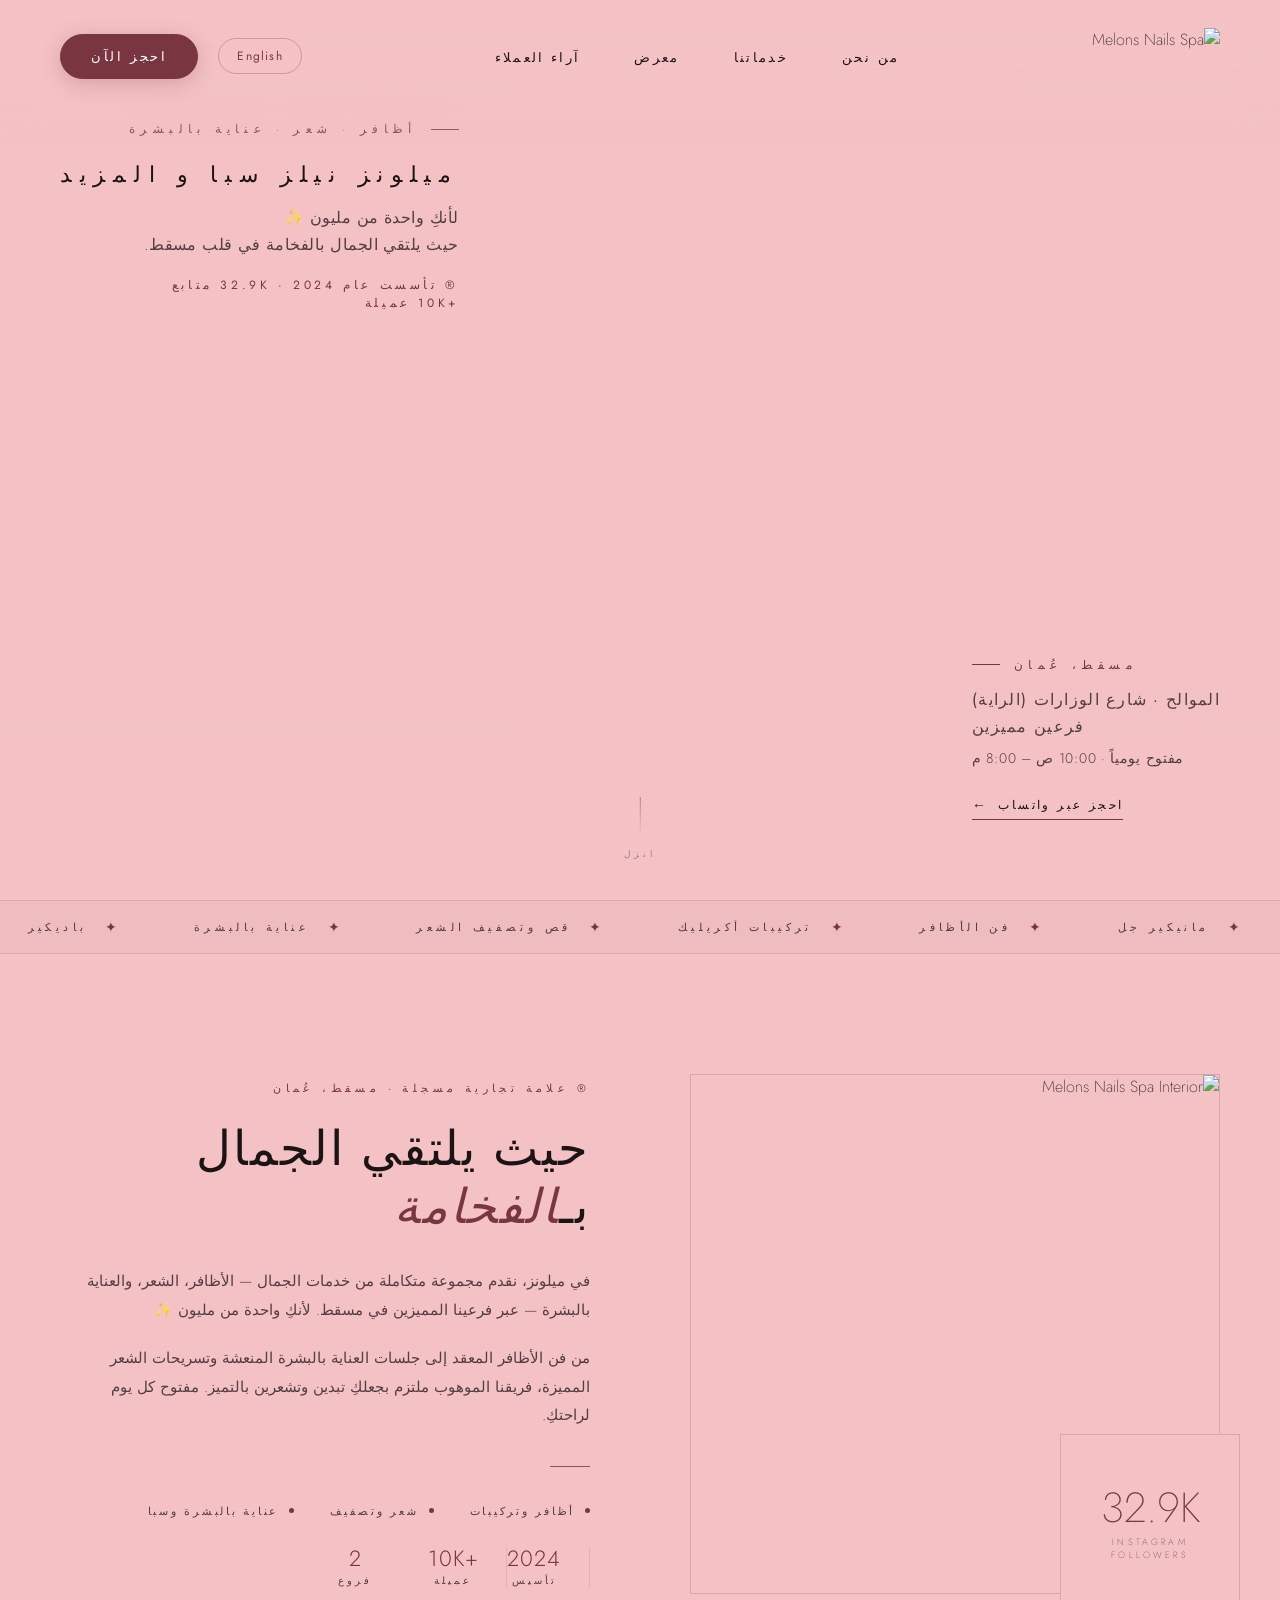
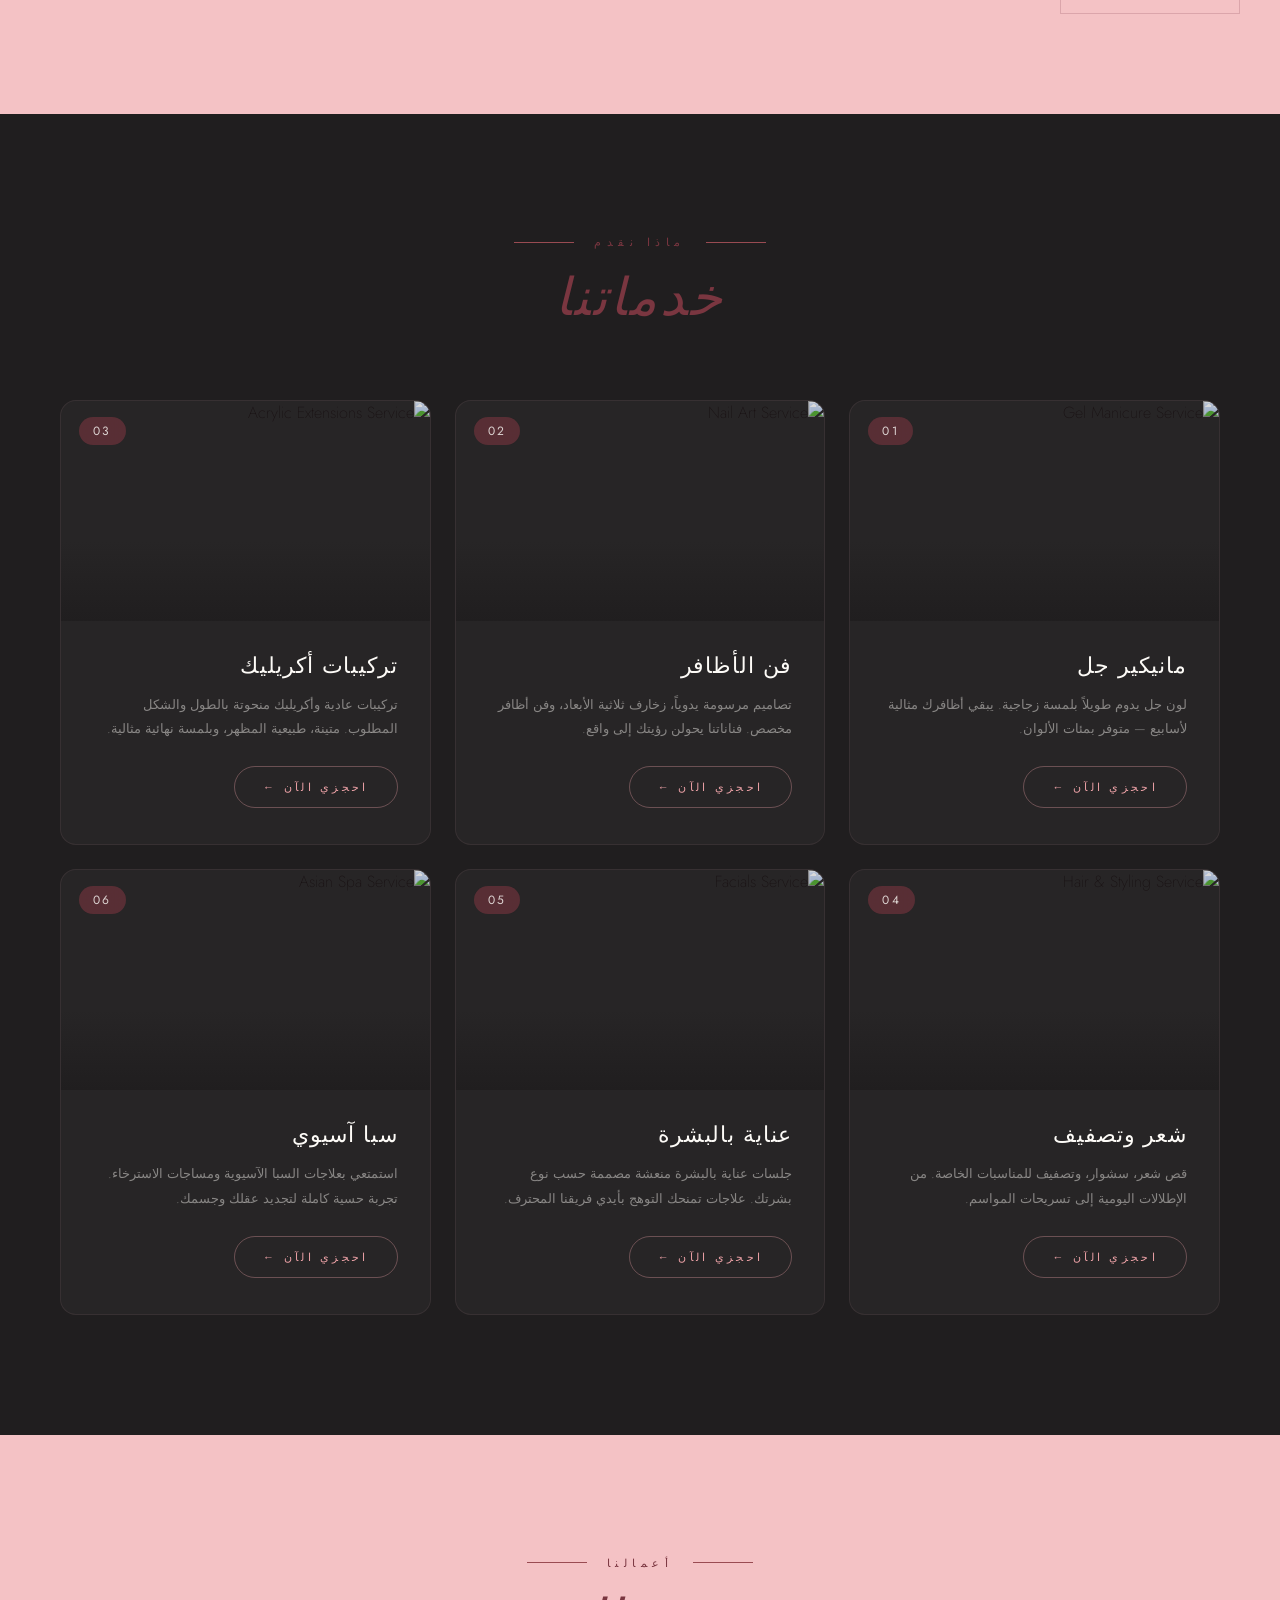
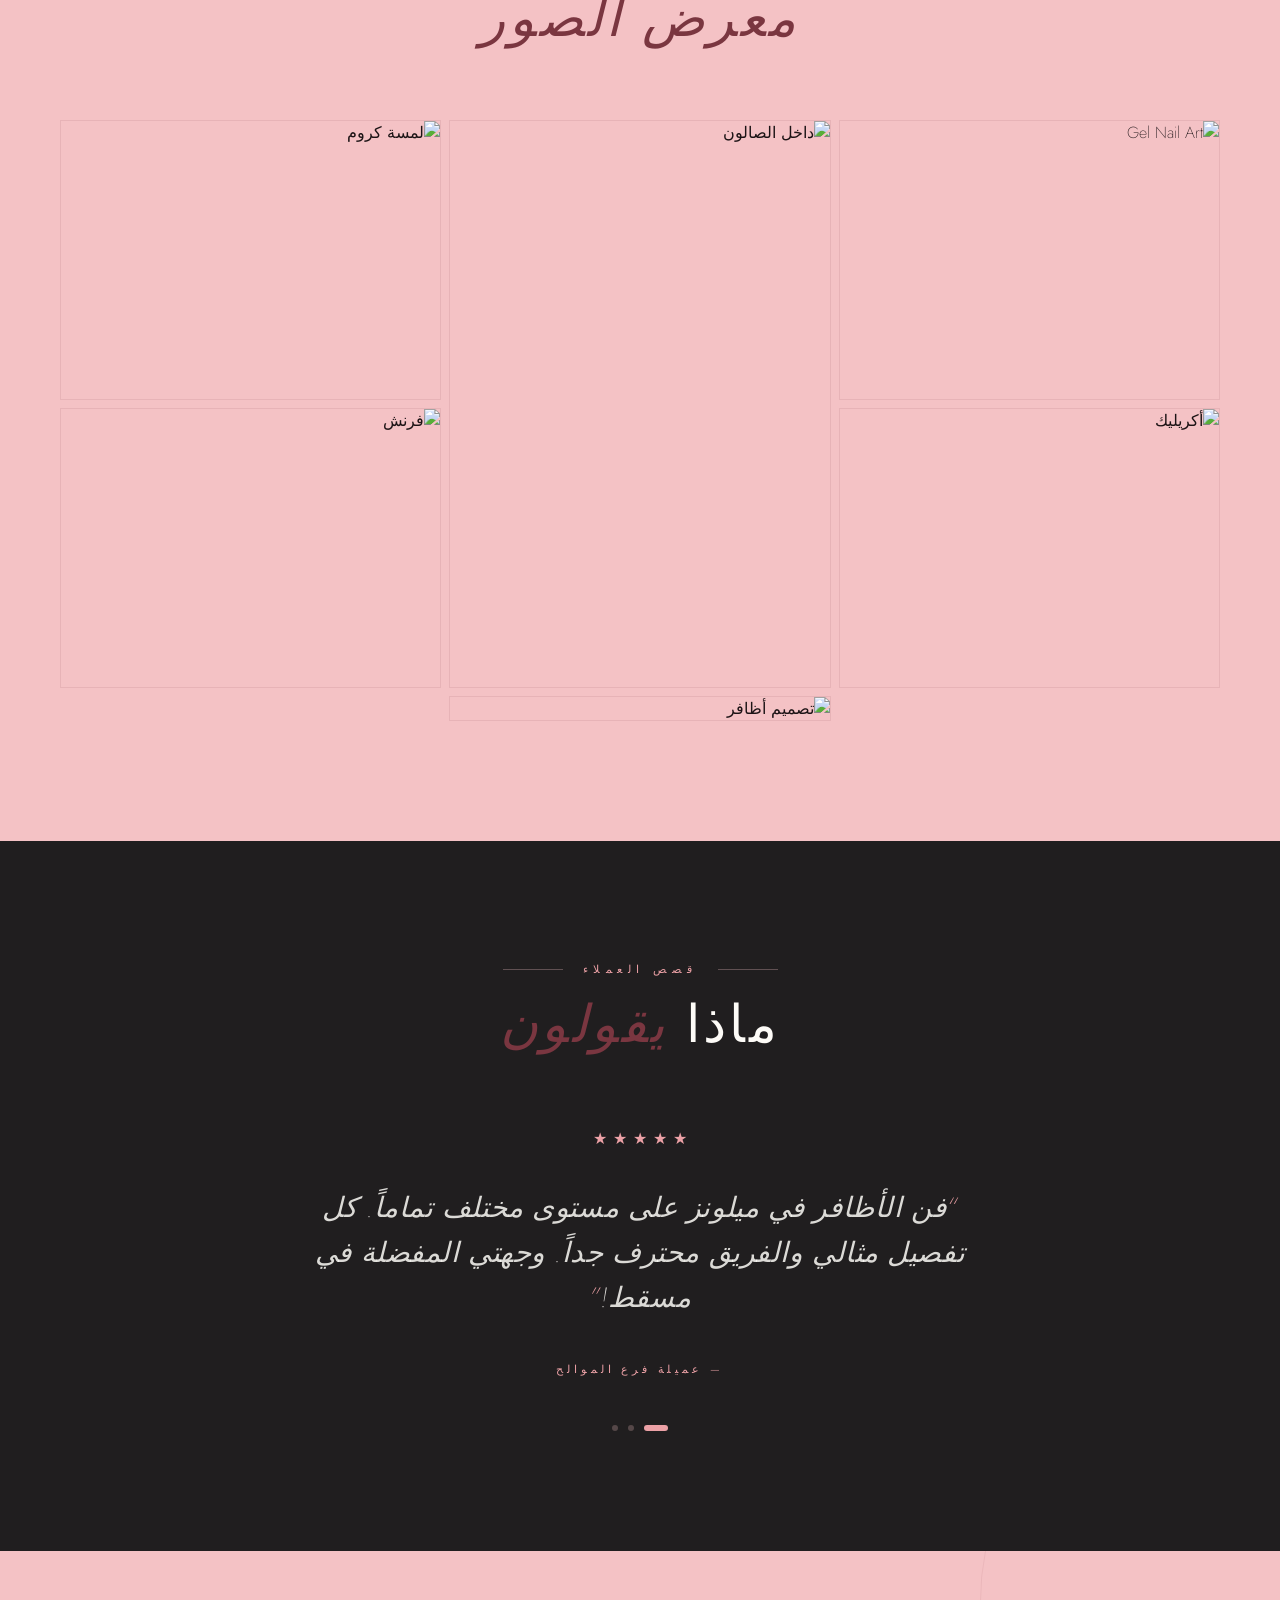
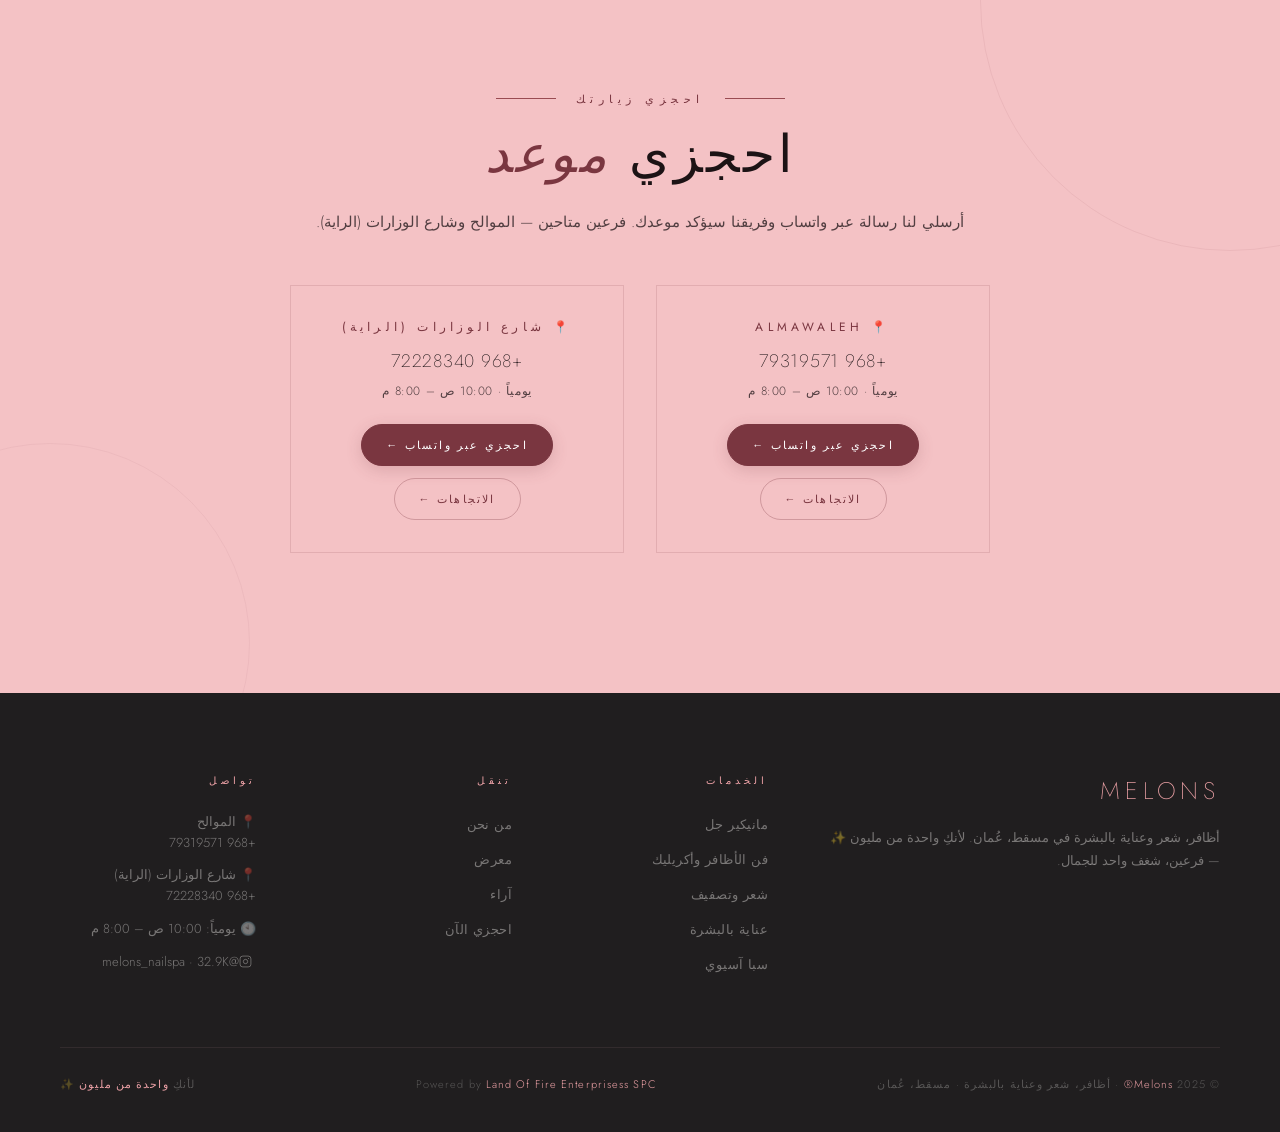
==== ar.html @ e3dbfbea "Move hero-est stats to bottom of hero on mobile" ====
<!DOCTYPE html>
<html lang="ar" dir="rtl">

<head>
  <meta charset="UTF-8">
  <meta name="viewport" content="width=device-width, initial-scale=1.0">
  <title>ميلونز — أظافر، شعر وعناية بالبشرة | مسقط، عُمان</title>
  <meta name="description"
    content="ميلونز نيلز سبا — خدمات فن الأظافر، تصفيف الشعر، العناية بالبشرة والسبا في مسقط، عُمان. فرعين: الموالح وشارع الوزارات. احجز عبر واتساب.">

  <!-- Google Fonts: Jost -->
  <link rel="preconnect" href="https://fonts.googleapis.com">
  <link rel="preconnect" href="https://fonts.gstatic.com" crossorigin>
  <link href="https://fonts.googleapis.com/css2?family=Jost:wght@200;300;400&display=swap" rel="stylesheet">

  <!-- Styles -->
  <link rel="stylesheet" href="css/style.css">
</head>

<body>

  <!-- ── LOADER ──────────────────────────────── -->
  <div id="loader">
    <video id="loaderVideo" autoplay muted playsinline></video>
    <button id="skipBtn" class="loader-skip">تخطي ✦</button>
  </div>

  <!-- ── NAVBAR ──────────────────────────────── -->
  <div id="navOverlay" class="nav-overlay"></div>
  <nav id="navbar" class="navbar">
    <div class="nav-logo">
      <a href="#">
        <img src="assets/logo_transparent.png" alt="Melons Nails Spa">
      </a>
    </div>
    <button id="menuToggle" class="menu-toggle" aria-label="Menu">
      <span class="menu-bar"></span>
      <span class="menu-bar"></span>
      <span class="menu-bar"></span>
    </button>
    <ul class="nav-links">
      <li class="nav-links-lang"><a href="index.html" class="lang-toggle">English</a></li>
      <li><a href="#about">من نحن</a></li>
      <li><a href="#services">خدماتنا</a></li>
      <li><a href="#gallery">معرض</a></li>
      <li><a href="#reviews">آراء العملاء</a></li>
      <li class="nav-links-cta"><a href="#" onclick="openBookingModal(); return false;">احجز الآن</a></li>
    </ul>
    <div class="nav-actions">
      <a href="#" onclick="openBookingModal(); return false;" class="nav-cta">احجز الآن</a>
      <a href="index.html" class="lang-toggle-desktop">English</a>
    </div>
  </nav>

  <!-- ── HERO ────────────────────────────────── -->
  <section id="hero">
    <canvas id="heroCanvas"></canvas>
    <div class="hero-gradient"></div>

    <!-- Top-left: Brand info -->
    <div class="hero-info-left">
      <div class="hero-overline">أظافر · شعر · عناية بالبشرة</div>
      <div class="hero-brand-name">ميلونز نيلز سبا و المزيد</div>
      <p class="hero-tagline">لأنكِ واحدة من مليون ✨<br>حيث يلتقي الجمال بالفخامة في قلب مسقط.</p>
      <div class="hero-est">®️ تأسست عام 2024 · 32.9K متابع</div>
      <div class="hero-est">+10K عميلة</div>
    </div>

    <!-- Bottom-right: Location & CTA -->
    <div class="hero-info-right">
      <div class="hero-location">مسقط، عُمان</div>
      <div class="hero-branches">الموالح · شارع الوزارات (الراية)<br>فرعين مميزين</div>
      <div class="hero-hours">مفتوح يومياً · 10:00 ص – 8:00 م</div>
      <a href="#" onclick="openBookingModal(); return false;" class="hero-book">
        احجز عبر واتساب
        <span class="hero-book-arrow">←</span>
      </a>
    </div>

    <!-- Scroll indicator -->
    <div class="hero-scroll">
      <div class="hero-scroll-line"></div>
      <span class="hero-scroll-text">انزل</span>
    </div>
  </section>

  <!-- ── MARQUEE ──────────────────────────────── -->
  <div class="marquee-section">
    <div class="marquee-track">
      <div class="marquee-item"><span>✦</span> مانيكير جل</div>
      <div class="marquee-item"><span>✦</span> فن الأظافر</div>
      <div class="marquee-item"><span>✦</span> تركيبات أكريليك</div>
      <div class="marquee-item"><span>✦</span> قص وتصفيف الشعر</div>
      <div class="marquee-item"><span>✦</span> عناية بالبشرة</div>
      <div class="marquee-item"><span>✦</span> باديكير</div>
      <div class="marquee-item"><span>✦</span> سبا آسيوي</div>
      <div class="marquee-item"><span>✦</span> علاجات الشعر</div>
      <!-- repeat for seamless loop -->
      <div class="marquee-item"><span>✦</span> مانيكير جل</div>
      <div class="marquee-item"><span>✦</span> فن الأظافر</div>
      <div class="marquee-item"><span>✦</span> تركيبات أكريليك</div>
      <div class="marquee-item"><span>✦</span> قص وتصفيف الشعر</div>
      <div class="marquee-item"><span>✦</span> عناية بالبشرة</div>
      <div class="marquee-item"><span>✦</span> باديكير</div>
      <div class="marquee-item"><span>✦</span> سبا آسيوي</div>
      <div class="marquee-item"><span>✦</span> علاجات الشعر</div>
    </div>
  </div>

  <!-- ── ABOUT ────────────────────────────────── -->
  <section id="about">
    <div class="about-visual reveal">
      <div class="about-img-frame">
        <img src="assets/357748838_17932621997714647_6611173913682088999_n.jpg" alt="Melons Nails Spa Interior">
      </div>
      <div class="about-img-accent">
        <div class="about-stat-num">32.9K</div>
        <div class="about-stat-label">Instagram<br>Followers</div>
      </div>
    </div>
    <div class="about-text">
      <div class="about-text-top reveal">®️ علامة تجارية مسجلة · مسقط، عُمان</div>
      <h2 class="about-heading reveal reveal-delay-1">حيث يلتقي الجمال<br>بـ<em>الفخامة</em></h2>
      <p class="about-body reveal reveal-delay-2">
        في ميلونز، نقدم مجموعة متكاملة من خدمات الجمال — الأظافر، الشعر، والعناية بالبشرة — عبر فرعينا المميزين في مسقط.
        لأنكِ واحدة من مليون ✨
      </p>
      <p class="about-body reveal reveal-delay-3">
        من فن الأظافر المعقد إلى جلسات العناية بالبشرة المنعشة وتسريحات الشعر المميزة، فريقنا الموهوب ملتزم بجعلكِ تبدين
        وتشعرين بالتميز. مفتوح كل يوم لراحتكِ.
      </p>
      <div class="about-divider reveal"></div>
      <div class="about-features reveal">
        <div class="about-feature">أظافر وتركيبات</div>
        <div class="about-feature">شعر وتصفيف</div>
        <div class="about-feature">عناية بالبشرة وسبا</div>
      </div>
      <div class="about-stats reveal">
        <div class="about-stat-item">
          <span class="about-stat-value">2024</span>
          <span class="about-stat-desc">تأسيس</span>
        </div>
        <div class="about-stat-item">
          <span class="about-stat-value">+10K</span>
          <span class="about-stat-desc">عميلة</span>
        </div>
        <div class="about-stat-item">
          <span class="about-stat-value">2</span>
          <span class="about-stat-desc">فروع</span>
        </div>
      </div>
    </div>
  </section>

  <!-- ── SERVICES ─────────────────────────────── -->
  <section id="services">
    <div class="section-header reveal">
      <div class="section-overline">ماذا نقدم</div>
      <h2 class="section-title"><em>خدماتنا</em></h2>
    </div>
    <div class="services-grid">
      <div class="service-card reveal">
        <div class="service-img">
          <img src="assets/service_gel_manicure.png" alt="Gel Manicure Service">
          <div class="service-num">01</div>
        </div>
        <div class="service-content">
          <div class="service-name">مانيكير جل</div>
          <div class="service-desc">لون جل يدوم طويلاً بلمسة زجاجية. يبقي أظافرك مثالية لأسابيع — متوفر بمئات الألوان.
          </div>
          <a href="#" onclick="openBookingModal(); return false;" class="service-book">احجزي الآن ←</a>
        </div>
      </div>
      <div class="service-card reveal reveal-delay-1">
        <div class="service-img">
          <img src="assets/background/background_items/Watermelon nail art with a juicy bite (1).png"
            alt="Nail Art Service">
          <div class="service-num">02</div>
        </div>
        <div class="service-content">
          <div class="service-name">فن الأظافر</div>
          <div class="service-desc">تصاميم مرسومة يدوياً، زخارف ثلاثية الأبعاد، وفن أظافر مخصص. فناناتنا يحولن رؤيتك إلى
            واقع.</div>
          <a href="#" onclick="openBookingModal(); return false;" class="service-book">احجزي الآن ←</a>
        </div>
      </div>
      <div class="service-card reveal reveal-delay-2">
        <div class="service-img">
          <img src="assets/service_acrylic_extensions.png" alt="Acrylic Extensions Service">
          <div class="service-num">03</div>
        </div>
        <div class="service-content">
          <div class="service-name">تركيبات أكريليك</div>
          <div class="service-desc">تركيبات عادية وأكريليك منحوتة بالطول والشكل المطلوب. متينة، طبيعية المظهر، وبلمسة
            نهائية مثالية.</div>
          <a href="#" onclick="openBookingModal(); return false;" class="service-book">احجزي الآن ←</a>
        </div>
      </div>
      <div class="service-card reveal">
        <div class="service-img">
          <img src="assets/service_hair_styling.png" alt="Hair & Styling Service">
          <div class="service-num">04</div>
        </div>
        <div class="service-content">
          <div class="service-name">شعر وتصفيف</div>
          <div class="service-desc">قص شعر، سشوار، وتصفيف للمناسبات الخاصة. من الإطلالات اليومية إلى تسريحات المواسم.
          </div>
          <a href="#" onclick="openBookingModal(); return false;" class="service-book">احجزي الآن ←</a>
        </div>
      </div>
      <div class="service-card reveal reveal-delay-1">
        <div class="service-img">
          <img src="assets/service_facials.png" alt="Facials Service">
          <div class="service-num">05</div>
        </div>
        <div class="service-content">
          <div class="service-name">عناية بالبشرة</div>
          <div class="service-desc">جلسات عناية بالبشرة منعشة مصممة حسب نوع بشرتك. علاجات تمنحك التوهج بأيدي فريقنا
            المحترف.</div>
          <a href="#" onclick="openBookingModal(); return false;" class="service-book">احجزي الآن ←</a>
        </div>
      </div>
      <div class="service-card reveal reveal-delay-2">
        <div class="service-img">
          <img src="assets/service_asian_spa.png" alt="Asian Spa Service">
          <div class="service-num">06</div>
        </div>
        <div class="service-content">
          <div class="service-name">سبا آسيوي</div>
          <div class="service-desc">استمتعي بعلاجات السبا الآسيوية ومساجات الاسترخاء. تجربة حسية كاملة لتجديد عقلك
            وجسمك.</div>
          <a href="#" onclick="openBookingModal(); return false;" class="service-book">احجزي الآن ←</a>
        </div>
      </div>
    </div>
  </section>

  <!-- ── GALLERY ──────────────────────────────── -->
  <section id="gallery">
    <div class="section-header reveal">
      <div class="section-overline">أعمالنا</div>
      <h2 class="section-title"><em>معرض الصور</em></h2>
    </div>
    <div class="gallery-grid">
      <div class="gallery-item reveal">
        <img src="assets/gallery_1.png" alt="Gel Nail Art">
        <div class="gallery-label">فن أظافر جل</div>
      </div>
      <div class="gallery-item reveal reveal-delay-1">
        <img src="assets/salon_interior.png" alt="داخل الصالون">
        <div class="gallery-label">صالوننا</div>
      </div>
      <div class="gallery-item reveal reveal-delay-2">
        <img src="assets/gallery_2.png" alt="لمسة كروم">
        <div class="gallery-label">لمسة كروم</div>
      </div>
      <div class="gallery-item reveal">
        <img src="assets/gallery_3.png" alt="أكريليك">
        <div class="gallery-label">تركيبات أكريليك</div>
      </div>
      <div class="gallery-item reveal reveal-delay-1">
        <img src="assets/gallery_4.png" alt="تصميم أظافر">
        <div class="gallery-label">تصميم مميز</div>
      </div>
      <div class="gallery-item reveal reveal-delay-2">
        <img src="assets/gallery_1.png" alt="فرنش">
        <div class="gallery-label">فرنش تيبس</div>
      </div>
    </div>
  </section>

  <!-- ── REVIEWS ──────────────────────────────── -->
  <section id="reviews">
    <div class="section-header reveal">
      <div class="section-overline">قصص العملاء</div>
      <h2 class="section-title">ماذا <em>يقولون</em></h2>
    </div>
    <div class="testimonials-wrap reveal">
      <div class="testimonial-item active">
        <div class="testimonial-stars">
          <span class="star">★</span><span class="star">★</span><span class="star">★</span><span
            class="star">★</span><span class="star">★</span>
        </div>
        <p class="testimonial-quote">فن الأظافر في ميلونز على مستوى مختلف تماماً. كل تفصيل مثالي والفريق محترف جداً.
          وجهتي المفضلة في مسقط!</p>
        <div class="testimonial-author">— عميلة فرع الموالح</div>
      </div>
      <div class="testimonial-item">
        <div class="testimonial-stars">
          <span class="star">★</span><span class="star">★</span><span class="star">★</span><span
            class="star">★</span><span class="star">★</span>
        </div>
        <p class="testimonial-quote">قصيت شعري وعملت جلسة عناية بالبشرة هنا — كلاهما كانا رائعين. فريق شارع الوزارات
          موهوب ومرحب. سأستمر بالمجيء!</p>
        <div class="testimonial-author">— عميلة فرع شارع الوزارات</div>
      </div>
      <div class="testimonial-item">
        <div class="testimonial-stars">
          <span class="star">★</span><span class="star">★</span><span class="star">★</span><span
            class="star">★</span><span class="star">★</span>
        </div>
        <p class="testimonial-quote">جربت جلسة السبا الآسيوي وكانت سماوية. ميلونز فعلاً واحدة من مليون ✨ — لا يقارن بأي
          مكان في عُمان.</p>
        <div class="testimonial-author">— عميلة سبا آسيوي · مسقط</div>
      </div>
      <div class="testimonial-nav">
        <button class="t-dot active" data-index="0"></button>
        <button class="t-dot" data-index="1"></button>
        <button class="t-dot" data-index="2"></button>
      </div>
    </div>
  </section>

  <!-- ── BOOKING ──────────────────────────────── -->
  <section id="booking">
    <div class="booking-inner">
      <div class="section-overline reveal">احجزي زيارتك</div>
      <h2 class="section-title reveal reveal-delay-1">احجزي <em>موعد</em></h2>
      <p class="booking-desc reveal reveal-delay-2">
        أرسلي لنا رسالة عبر واتساب وفريقنا سيؤكد موعدك. فرعين متاحين — الموالح وشارع الوزارات (الراية).
      </p>
      <div class="booking-branches reveal reveal-delay-3">
        <div class="booking-branch">
          <a href="https://maps.google.com/?q=Melons+Nails+Spa+AlMawaleh+Muscat+Oman" target="_blank"
            class="booking-branch-name">📍 AlMawaleh</a>
          <div class="booking-branch-phone"><a href="https://wa.me/96879319571">+968 79319571</a></div>
          <div class="booking-branch-hours">يومياً · 10:00 ص – 8:00 م</div>
          <div class="booking-branch-actions">
            <a href="#" onclick="openBookingModal('almawaleh'); return false;" class="btn-branch-whatsapp">احجزي عبر
              واتساب ←</a>
            <a href="https://maps.google.com/?q=Melons+Nails+Spa+AlMawaleh+Muscat+Oman" target="_blank"
              class="btn-branch-direction">الاتجاهات ←</a>
          </div>
        </div>
        <div class="booking-branch">
          <a href="https://maps.google.com/?q=Melons+Nails+Spa+Ministry+Street+ARaya+Muscat+Oman" target="_blank"
            class="booking-branch-name">📍 شارع الوزارات (الراية)</a>
          <div class="booking-branch-phone"><a href="https://wa.me/96872228340">+968 72228340</a></div>
          <div class="booking-branch-hours">يومياً · 10:00 ص – 8:00 م</div>
          <div class="booking-branch-actions">
            <a href="#" onclick="openBookingModal('ministry'); return false;" class="btn-branch-whatsapp">احجزي عبر
              واتساب ←</a>
            <a href="https://maps.google.com/?q=Melons+Nails+Spa+Ministry+Street+ARaya+Muscat+Oman" target="_blank"
              class="btn-branch-direction">الاتجاهات ←</a>
          </div>
        </div>
      </div>
    </div>
  </section>

  <!-- ── FOOTER ───────────────────────────────── -->
  <footer>
    <div class="footer-top">
      <div>
        <div class="footer-brand">Melons</div>
        <p class="footer-tagline">أظافر، شعر وعناية بالبشرة في مسقط، عُمان. لأنكِ واحدة من مليون ✨ — فرعين، شغف واحد
          للجمال.</p>


      </div>
      <div>
        <div class="footer-col-title">الخدمات</div>
        <ul class="footer-links">
          <li><a href="#services">مانيكير جل</a></li>
          <li><a href="#services">فن الأظافر وأكريليك</a></li>
          <li><a href="#services">شعر وتصفيف</a></li>
          <li><a href="#services">عناية بالبشرة</a></li>
          <li><a href="#services">سبا آسيوي</a></li>
        </ul>
      </div>
      <div>
        <div class="footer-col-title">تنقل</div>
        <ul class="footer-links">
          <li><a href="#about">من نحن</a></li>
          <li><a href="#gallery">معرض</a></li>
          <li><a href="#reviews">آراء</a></li>
          <li><a href="#" onclick="openBookingModal(); return false;">احجزي الآن</a></li>
        </ul>
      </div>
      <div>
        <div class="footer-col-title">تواصل</div>
        <div class="footer-contact-item"><a href="https://maps.google.com/?q=Melons+Nails+Spa+AlMawaleh+Muscat+Oman"
            target="_blank">📍 الموالح</a><br><a href="https://wa.me/96879319571">+968 79319571</a></div>
        <div class="footer-contact-item"><a
            href="https://maps.google.com/?q=Melons+Nails+Spa+Ministry+Street+ARaya+Muscat+Oman" target="_blank">📍 شارع
            الوزارات (الراية)</a><br><a href="https://wa.me/96872228340">+968 72228340</a></div>
        <div class="footer-contact-item">🕙 يومياً: 10:00 ص – 8:00 م</div>
        <div class="footer-contact-item"><svg width="13" height="13" viewBox="0 0 24 24" fill="none"
            stroke="currentColor" stroke-width="1.5" style="vertical-align:-2px;margin-right:4px">
            <rect x="2" y="2" width="20" height="20" rx="5" />
            <circle cx="12" cy="12" r="4" />
            <circle cx="17.5" cy="6.5" r="1" fill="currentColor" stroke="none" />
          </svg><a href="https://instagram.com/melons_nailspa" target="_blank">@melons_nailspa</a> · 32.9K</div>
      </div>
    </div>
    <div class="footer-bottom">
      <div class="footer-copy">© 2025 <span>Melons®</span> · أظافر، شعر وعناية بالبشرة · مسقط، عُمان</div>
      <div class="footer-copy">Powered by <span>Land Of Fire Enterprisess SPC</span></div>
      <div class="footer-copy">لأنكِ <span>واحدة من مليون</span> ✨</div>
    </div>
  </footer>

  <!-- ── BOOKING MODAL ────────────────────────── -->
  <div id="bookingModal" class="booking-modal">
    <div class="booking-modal-overlay"></div>
    <div class="booking-modal-content">
      <button class="booking-modal-close" onclick="closeBookingModal()">&times;</button>
      <div class="booking-modal-header">
        <div class="booking-modal-overline">احجزي زيارتك</div>
        <h3 class="booking-modal-title">احجزي <em>موعد</em></h3>
        <p class="booking-modal-subtitle">املئي البيانات أدناه وسنؤكد موعدك عبر واتساب.</p>
      </div>
      <form id="bookingForm" class="booking-form">
        <div class="form-row">
          <div class="form-group">
            <label for="bookName">الاسم الكامل</label>
            <input type="text" id="bookName" placeholder="اسمك" required>
          </div>
          <div class="form-group">
            <label for="bookPhone">رقم الهاتف</label>
            <input type="tel" id="bookPhone" placeholder="+968 ..." required>
          </div>
        </div>
        <div class="form-row">
          <div class="form-group">
            <label for="bookBranch">الفرع</label>
            <select id="bookBranch" required>
              <option value="" disabled selected>اختاري الفرع</option>
              <option value="almawaleh">📍 الموالح</option>
              <option value="ministry">📍 شارع الوزارات (الراية)</option>
            </select>
          </div>
          <div class="form-group">
            <label for="bookService">الخدمة</label>
            <select id="bookService" required>
              <option value="" disabled selected>اختاري الخدمة</option>
              <option value="Gel Manicure">مانيكير جل</option>
              <option value="Nail Art">فن الأظافر</option>
              <option value="Acrylic Extensions">تركيبات أكريليك</option>
              <option value="Hair & Styling">شعر وتصفيف</option>
              <option value="Facials">عناية بالبشرة</option>
              <option value="Asian Spa">سبا آسيوي</option>
              <option value="Other">أخرى</option>
            </select>
          </div>
        </div>
        <div class="form-row" id="specialistRow" style="display: none;">
          <div class="form-group" style="grid-column: 1 / -1;">
            <label for="bookSpecialist">المختصة المفضلة <span class="optional">(اختياري)</span></label>
            <select id="bookSpecialist">
              <option value="" selected>بدون تفضيل</option>
            </select>
          </div>
        </div>
        <div class="form-row">
          <div class="form-group">
            <label for="bookDate">التاريخ المفضل</label>
            <input type="date" id="bookDate" required>
          </div>
          <div class="form-group">
            <label for="bookTime">الوقت المفضل</label>
            <select id="bookTime" required>
              <option value="" disabled selected>اختاري الوقت</option>
              <option value="10:00 AM">10:00 AM</option>
              <option value="11:00 AM">11:00 AM</option>
              <option value="12:00 PM">12:00 PM</option>
              <option value="01:00 PM">01:00 PM</option>
              <option value="02:00 PM">02:00 PM</option>
              <option value="03:00 PM">03:00 PM</option>
              <option value="04:00 PM">04:00 PM</option>
              <option value="05:00 PM">05:00 PM</option>
              <option value="06:00 PM">06:00 PM</option>
              <option value="07:00 PM">07:00 PM</option>
            </select>
          </div>
        </div>
        <div class="form-group form-group-full">
          <label for="bookNotes">ملاحظات إضافية <span class="optional">(اختياري)</span></label>
          <textarea id="bookNotes" rows="3" placeholder="أي طلبات أو تفضيلات خاصة..."></textarea>
        </div>
        <button type="submit" class="booking-form-submit">أرسلي عبر واتساب ←</button>
      </form>
    </div>
  </div>

  <!-- Scripts -->
  <script src="js/main.js"></script>
</body>

</html>
---- css/style.css ----
/* ============================================
   MELONS NAILS SPA & MORE
   Design System & Styles
   Created by Rasim Garalov — 2026
   ============================================ */

/* ── RESET ─────────────────────────────────── */
*,
*::before,
*::after {
  margin: 0;
  padding: 0;
  box-sizing: border-box;
}

/* ── DESIGN TOKENS ─────────────────────────── */
:root {
  --bg: #F4C2C5;
  --bg-section: #201E1F;
  --text: #1C1315;
  --text-muted: rgba(28, 19, 21, 0.75);
  --accent: #7A3640;
  --accent-light: #994B52;
  --white: #FDFBF7;
  --font: 'Jost', sans-serif;
}

/* ── BASE ──────────────────────────────────── */
html {
  scroll-behavior: smooth;
}

body {
  background: var(--bg);
  color: var(--text);
  font-family: var(--font);
  font-weight: 200;
  overflow-x: hidden;
}

html {
  overflow-x: hidden;
  -webkit-font-smoothing: antialiased;
  -moz-osx-font-smoothing: grayscale;
}

a {
  text-decoration: none;
  color: inherit;
}

button {
  border: none;
  outline: none;
  cursor: pointer;
}

img {
  display: block;
  max-width: 100%;
}

/* ── LOADER ────────────────────────────────── */
#loader {
  position: fixed;
  inset: 0;
  z-index: 10000;
  background: var(--bg);
  display: flex;
  align-items: center;
  justify-content: center;
  height: 100vh;
  height: 100svh;
  height: var(--vh, 100vh);
  transition: opacity 1s ease, visibility 1s ease;
}

#loader.hidden {
  opacity: 0;
  visibility: hidden;
  pointer-events: none;
}

#loaderVideo {
  width: 100%;
  height: 100%;
  object-fit: cover;
  position: absolute;
  inset: 0;
}

.loader-skip {
  position: absolute;
  bottom: 40px;
  right: 40px;
  font-family: var(--font);
  font-size: 11px;
  font-weight: 300;
  letter-spacing: 0.3em;
  text-transform: uppercase;
  color: rgba(28, 19, 21, 0.5);
  border: 1px solid rgba(28, 19, 21, 0.2);
  padding: 10px 28px;
  background: rgba(244, 194, 197, 0.3);
  backdrop-filter: blur(8px);
  -webkit-backdrop-filter: blur(8px);
  transition: all 0.3s ease;
  z-index: 2;
}

.loader-skip:hover {
  color: var(--text);
  border-color: rgba(28, 19, 21, 0.4);
  background: rgba(244, 194, 197, 0.5);
}

/* ── NAVBAR ────────────────────────────────── */
.navbar {
  position: fixed;
  top: 0;
  left: 0;
  right: 0;
  z-index: 100;
  padding: 28px 60px;
  display: flex;
  align-items: center;
  justify-content: space-between;
  transform: translateY(-100%);
  opacity: 0;
  transition: transform 1.4s cubic-bezier(0.16, 1, 0.3, 1),
    opacity 1.2s ease;
}

.navbar::before {
  content: '';
  position: absolute;
  top: 0;
  left: 0;
  right: 0;
  bottom: -40px;
  background: linear-gradient(to bottom,
      rgba(244, 194, 197, 0.92) 0%,
      rgba(244, 194, 197, 0.6) 50%,
      rgba(244, 194, 197, 0) 100%);
  backdrop-filter: blur(20px);
  -webkit-backdrop-filter: blur(20px);
  z-index: -1;
  mask-image: linear-gradient(to bottom, black 40%, transparent 100%);
  -webkit-mask-image: linear-gradient(to bottom, black 40%, transparent 100%);
}

.navbar.visible {
  transform: translateY(0);
  opacity: 1;
}

.nav-logo img {
  height: 56px;
  width: auto;
  transition: opacity 0.3s;
}

.nav-logo img:hover {
  opacity: 0.75;
}

.nav-links {
  display: flex;
  gap: 8px;
  list-style: none;
}

.nav-links a {
  font-size: 13px;
  letter-spacing: 0.18em;
  text-transform: uppercase;
  color: var(--text);
  text-decoration: none;
  position: relative;
  font-weight: 400;
  padding: 10px 22px;
  border-radius: 50px;
  border: 1.5px solid transparent;
  background: transparent;
  transition: all 0.4s cubic-bezier(0.25, 0.46, 0.45, 0.94);
}

.nav-links a:hover {
  color: var(--accent);
  background: rgba(122, 54, 64, 0.08);
  border-color: rgba(122, 54, 64, 0.25);
  backdrop-filter: blur(10px);
  -webkit-backdrop-filter: blur(10px);
}

.nav-links a:active {
  transform: scale(0.96);
}

.nav-cta {
  font-family: var(--font);
  font-size: 13px;
  font-weight: 400;
  letter-spacing: 0.2em;
  text-transform: uppercase;
  color: #ffffff;
  background: var(--accent);
  border: 1.5px solid var(--accent);
  padding: 12px 30px;
  border-radius: 50px;
  text-decoration: none;
  transition: all 0.4s cubic-bezier(0.25, 0.46, 0.45, 0.94);
  box-shadow: 0 4px 20px rgba(122, 54, 64, 0.25);
}

.nav-cta:hover {
  background: #FFFFFF;
  color: var(--accent);
  border-color: var(--accent);
  box-shadow: 0 6px 28px rgba(122, 54, 64, 0.3);
  transform: translateY(-2px);
}

/* Book Now inside nav-links — hidden on desktop */
.nav-links-cta {
  display: none;
}

/* Language toggle — hidden on desktop */
.nav-links-lang {
  display: none;
}

.nav-overlay {
  display: none;
}

/* Desktop language toggle */
.nav-actions {
  display: flex;
  align-items: center;
  gap: 20px;
}

.lang-toggle-desktop {
  font-family: var(--font);
  font-size: 12px;
  font-weight: 400;
  letter-spacing: 0.1em;
  color: var(--accent);
  border: 1.5px solid rgba(122, 54, 64, 0.3);
  padding: 8px 18px;
  border-radius: 50px;
  text-decoration: none;
  transition: all 0.3s ease;
}

.lang-toggle-desktop:hover {
  background: var(--accent);
  color: #fff;
  border-color: var(--accent);
}

/* ── HERO ──────────────────────────────────── */
#hero {
  height: 100vh;
  height: 100svh;
  height: var(--vh, 100vh);
  position: relative;
  overflow: hidden;
  background: var(--bg);
}

#heroCanvas {
  position: absolute;
  inset: 0;
  width: 100%;
  height: 100%;
  z-index: 0;
  opacity: 0;
  transition: opacity 0.5s ease;
  will-change: opacity;
  -webkit-backface-visibility: hidden;
  backface-visibility: hidden;
}

#heroCanvas.visible {
  opacity: 1;
}

/* Gradient at bottom of hero for seamless transition to body bg */
.hero-gradient {
  position: absolute;
  bottom: 0;
  left: 0;
  right: 0;
  height: 220px;
  background: linear-gradient(to bottom, transparent 0%, var(--bg) 100%);
  z-index: 1;
  pointer-events: none;
}

/* ── HERO INFO BLOCKS ──────────────────────── */
.hero-info-left {
  position: absolute;
  top: 120px;
  left: 60px;
  z-index: 2;
  max-width: 600px;
  transform: translateX(-120%);
  opacity: 0;
  transition: transform 1.6s cubic-bezier(0.16, 1, 0.3, 1) 0.4s,
    opacity 1.4s ease 0.4s;
}

.hero-info-left.visible {
  transform: translateX(0);
  opacity: 1;
}

.hero-overline {
  font-size: 12px;
  letter-spacing: 0.45em;
  text-transform: uppercase;
  color: var(--accent);
  font-weight: 400;
  margin-bottom: 20px;
  display: flex;
  align-items: center;
  gap: 14px;
  font-weight: 300;
}

.hero-overline::before {
  content: '';
  width: 28px;
  height: 1px;
  background: var(--accent);
  flex-shrink: 0;
}

.hero-brand-name {
  font-size: 22px;
  font-weight: 400;
  letter-spacing: 0.35em;
  text-transform: uppercase;
  color: var(--text);
  margin-bottom: 14px;
}

.hero-tagline {
  font-size: 16px;
  font-weight: 300;
  color: var(--text-muted);
  letter-spacing: 0.03em;
  line-height: 1.7;
  margin-bottom: 18px;
}

.hero-est {
  font-size: 12px;
  letter-spacing: 0.3em;
  text-transform: uppercase;
  color: var(--accent);
  font-weight: 400;
}

/* Right-bottom info block */
.hero-info-right {
  position: absolute;
  bottom: 80px;
  right: 60px;
  z-index: 2;
  text-align: right;
  max-width: 340px;
  transform: translateX(120%);
  opacity: 0;
  transition: transform 1.6s cubic-bezier(0.16, 1, 0.3, 1) 0.7s,
    opacity 1.4s ease 0.7s;
}

.hero-info-right.visible {
  transform: translateX(0);
  opacity: 1;
}

.hero-location {
  font-size: 12px;
  letter-spacing: 0.45em;
  text-transform: uppercase;
  color: var(--accent);
  font-weight: 400;
  margin-bottom: 12px;
  font-weight: 300;
  display: flex;
  align-items: center;
  justify-content: flex-end;
  gap: 14px;
}

.hero-location::after {
  content: '';
  width: 28px;
  height: 1px;
  background: var(--accent);
  flex-shrink: 0;
}

.hero-branches {
  font-size: 16px;
  color: var(--text-muted);
  letter-spacing: 0.08em;
  margin-bottom: 8px;
  font-weight: 400;
  line-height: 1.7;
}

.hero-hours {
  font-size: 14px;
  color: var(--text-muted);
  letter-spacing: 0.05em;
  margin-bottom: 24px;
  font-weight: 300;
}

.hero-book {
  display: inline-flex;
  align-items: center;
  gap: 10px;
  font-size: 12px;
  font-weight: 400;
  letter-spacing: 0.2em;
  text-transform: uppercase;
  color: var(--text);
  text-decoration: none;
  padding-bottom: 4px;
  border-bottom: 1px solid var(--accent);
  transition: all 0.3s ease;
}

.hero-book:hover {
  color: var(--accent);
  gap: 16px;
}

.hero-book-arrow {
  transition: transform 0.3s ease;
  font-size: 14px;
}

.hero-book:hover .hero-book-arrow {
  transform: translateX(4px);
}

/* ── SCROLL INDICATOR ──────────────────────── */
.hero-scroll {
  position: absolute;
  bottom: 40px;
  left: 50%;
  transform: translateX(-50%);
  display: flex;
  flex-direction: column;
  align-items: center;
  gap: 10px;
  z-index: 2;
  opacity: 0;
  transition: opacity 1.2s ease 1.8s;
}

.hero-scroll.visible {
  opacity: 0.5;
}

.hero-scroll-text {
  font-size: 9px;
  letter-spacing: 0.4em;
  text-transform: uppercase;
  color: var(--text-muted);
  font-weight: 300;
}

.hero-scroll-line {
  width: 1px;
  height: 40px;
  background: linear-gradient(to bottom, var(--accent), transparent);
  animation: scrollPulse 2.2s ease-in-out infinite;
}

@keyframes scrollPulse {

  0%,
  100% {
    opacity: 0.3;
    transform: scaleY(0.8);
  }

  50% {
    opacity: 1;
    transform: scaleY(1.2);
  }
}

/* ── SCROLL REVEAL ─────────────────────────── */
.reveal {
  opacity: 0;
  transform: translateY(30px);
  transition: opacity 0.8s ease, transform 0.8s ease;
}

.reveal.visible {
  opacity: 1;
  transform: translateY(0);
}

.reveal-delay-1 {
  transition-delay: 0.1s;
}

.reveal-delay-2 {
  transition-delay: 0.2s;
}

.reveal-delay-3 {
  transition-delay: 0.35s;
}

/* ── SECTION HEADER (shared) ──────────────── */
.section-header {
  text-align: center;
  margin-bottom: 72px;
}

.section-overline {
  font-size: 11px;
  letter-spacing: 0.5em;
  text-transform: uppercase;
  color: var(--accent);
  margin-bottom: 18px;
  display: flex;
  align-items: center;
  justify-content: center;
  gap: 20px;
  font-weight: 400;
}

.section-overline::before,
.section-overline::after {
  content: '';
  flex: 1;
  max-width: 60px;
  height: 1px;
  background: var(--accent-light);
}

.section-title {
  font-size: clamp(32px, 5vw, 52px);
  font-weight: 200;
  line-height: 1.15;
  letter-spacing: 0.06em;
  color: var(--text);
}

.section-title em {
  font-style: italic;
  color: var(--accent);
}

/* ── MARQUEE ──────────────────────────────── */
.marquee-section {
  border-top: 1px solid rgba(122, 54, 64, 0.15);
  border-bottom: 1px solid rgba(122, 54, 64, 0.15);
  padding: 16px 0;
  overflow: hidden;
  background: rgba(122, 54, 64, 0.04);
}

.marquee-track {
  display: flex;
  gap: 0;
  animation: marquee 30s linear infinite;
  white-space: nowrap;
}

.marquee-item {
  font-size: 11px;
  letter-spacing: 0.4em;
  text-transform: uppercase;
  color: var(--text-muted);
  padding: 0 36px;
  display: flex;
  align-items: center;
  gap: 18px;
  font-weight: 300;
}

.marquee-item span {
  color: var(--accent);
  font-size: 14px;
}

@keyframes marquee {
  from {
    transform: translateX(0);
  }

  to {
    transform: translateX(-50%);
  }
}

/* ── ABOUT ────────────────────────────────── */
#about {
  padding: 120px 60px;
  max-width: 1400px;
  margin: 0 auto;
  display: grid;
  grid-template-columns: 1fr 1fr;
  gap: 100px;
  align-items: center;
}

.about-visual {
  position: relative;
  height: 520px;
}

.about-img-frame {
  position: absolute;
  inset: 0;
  border: 1px solid rgba(122, 54, 64, 0.2);
  overflow: hidden;
}

.about-img-frame img {
  width: 100%;
  height: 100%;
  object-fit: cover;
  transition: transform 0.8s cubic-bezier(0.25, 0.46, 0.45, 0.94);
}

.about-visual:hover .about-img-frame img {
  transform: scale(1.04);
}

.about-img-accent {
  position: absolute;
  bottom: -20px;
  right: -20px;
  width: 180px;
  height: 180px;
  border: 1px solid rgba(122, 54, 64, 0.2);
  background: var(--bg);
  display: flex;
  align-items: center;
  justify-content: center;
  flex-direction: column;
  gap: 6px;
  z-index: 2;
}

.about-stat-num {
  font-size: 42px;
  font-weight: 200;
  color: var(--accent);
  line-height: 1;
}

.about-stat-label {
  font-size: 9px;
  letter-spacing: 0.35em;
  text-transform: uppercase;
  color: var(--text-muted);
  text-align: center;
}

.about-text-top {
  font-size: 11px;
  letter-spacing: 0.4em;
  text-transform: uppercase;
  color: var(--accent);
  margin-bottom: 24px;
  font-weight: 400;
}

.about-heading {
  font-size: clamp(32px, 4vw, 48px);
  font-weight: 200;
  line-height: 1.2;
  margin-bottom: 32px;
  color: var(--text);
  letter-spacing: 0.04em;
}

.about-heading em {
  font-style: italic;
  color: var(--accent);
}

.about-body {
  font-size: 15px;
  line-height: 1.9;
  color: var(--text-muted);
  margin-bottom: 20px;
  font-weight: 300;
}

.about-divider {
  width: 40px;
  height: 1px;
  background: var(--accent-light);
  margin: 36px 0;
}

.about-features {
  display: flex;
  gap: 36px;
}

.about-feature {
  font-size: 11px;
  letter-spacing: 0.25em;
  text-transform: uppercase;
  color: var(--text-muted);
  display: flex;
  align-items: center;
  gap: 10px;
  font-weight: 300;
}

.about-feature::before {
  content: '';
  width: 5px;
  height: 5px;
  background: var(--accent);
  border-radius: 50%;
}

.about-stats {
  display: flex;
  gap: 0;
  margin-top: 28px;
}

.about-stat-item {
  display: flex;
  flex-direction: column;
  align-items: center;
  gap: 4px;
  padding: 0 28px;
  border-right: 1px solid rgba(122, 54, 64, 0.12);
}

.about-stat-item:first-child {
  padding-left: 0;
}

.about-stat-item:last-child {
  border-right: none;
}

.about-stat-value {
  font-size: 22px;
  font-weight: 300;
  color: var(--accent);
  letter-spacing: 0.04em;
  line-height: 1;
}

.about-stat-desc {
  font-size: 10px;
  letter-spacing: 0.3em;
  text-transform: uppercase;
  color: var(--text-muted);
  font-weight: 300;
}

/* ── SERVICES ─────────────────────────────── */
#services {
  padding: 120px 60px;
  background: var(--bg-section);
  position: relative;
  overflow: hidden;
}

.services-grid {
  display: grid;
  grid-template-columns: repeat(3, 1fr);
  gap: 24px;
  max-width: 1300px;
  margin: 0 auto;
}

.service-card {
  background: rgba(255, 255, 255, 0.03);
  border: 1px solid rgba(244, 194, 197, 0.08);
  border-radius: 16px;
  position: relative;
  overflow: hidden;
  transition: all 0.6s cubic-bezier(0.25, 0.46, 0.45, 0.94);
  display: flex;
  flex-direction: column;
}

.service-card:hover {
  background: rgba(244, 194, 197, 0.06);
  border-color: rgba(244, 194, 197, 0.25);
  transform: translateY(-6px);
  box-shadow: 0 20px 60px rgba(0, 0, 0, 0.3);
}

.service-card::after {
  content: '';
  position: absolute;
  bottom: 0;
  left: 0;
  width: 0;
  height: 2px;
  background: linear-gradient(90deg, var(--accent-light), #ECA1A6);
  transition: width 0.6s ease;
}

.service-card:hover::after {
  width: 100%;
}

/* Service Image Banner */
.service-img {
  position: relative;
  width: 100%;
  height: 220px;
  overflow: hidden;
}

.service-img img {
  width: 100%;
  height: 100%;
  object-fit: cover;
  transition: transform 0.8s cubic-bezier(0.25, 0.46, 0.45, 0.94);
  filter: brightness(0.85);
}

.service-card:hover .service-img img {
  transform: scale(1.08);
  filter: brightness(0.95);
}

.service-img::after {
  content: '';
  position: absolute;
  bottom: 0;
  left: 0;
  right: 0;
  height: 80px;
  background: linear-gradient(to top, rgba(32, 30, 31, 1) 0%, transparent 100%);
  pointer-events: none;
}

.service-num {
  position: absolute;
  top: 16px;
  left: 18px;
  font-size: 12px;
  color: rgba(253, 251, 247, 0.8);
  letter-spacing: 0.2em;
  font-weight: 400;
  background: rgba(122, 54, 64, 0.6);
  backdrop-filter: blur(10px);
  -webkit-backdrop-filter: blur(10px);
  padding: 5px 14px;
  border-radius: 50px;
  z-index: 2;
}

/* Service Content */
.service-content {
  padding: 28px 32px 36px;
  display: flex;
  flex-direction: column;
  flex: 1;
}

.service-name {
  font-size: 22px;
  font-weight: 300;
  margin-bottom: 12px;
  color: var(--white);
  letter-spacing: 0.04em;
}

.service-desc {
  font-size: 13px;
  line-height: 1.9;
  color: rgba(253, 251, 247, 0.45);
  margin-bottom: 24px;
  font-weight: 300;
  flex: 1;
}

.service-book {
  display: inline-block;
  font-family: var(--font);
  font-size: 11px;
  font-weight: 400;
  letter-spacing: 0.3em;
  text-transform: uppercase;
  color: #ECA1A6;
  border: 1px solid rgba(236, 161, 166, 0.35);
  padding: 12px 28px;
  border-radius: 50px;
  text-decoration: none;
  transition: all 0.4s ease;
  align-self: flex-start;
}

.service-book:hover {
  background: #ECA1A6;
  color: var(--bg-section);
  border-color: #ECA1A6;
  box-shadow: 0 4px 20px rgba(236, 161, 166, 0.3);
}

/* ── GALLERY ──────────────────────────────── */
#gallery {
  padding: 120px 60px;
}

.gallery-grid {
  display: grid;
  grid-template-columns: repeat(12, 1fr);
  grid-template-rows: repeat(2, 280px);
  gap: 8px;
  max-width: 1400px;
  margin: 60px auto 0;
}

.gallery-item {
  position: relative;
  overflow: hidden;
  border: 1px solid rgba(122, 54, 64, 0.1);
}

.gallery-item:nth-child(1) {
  grid-column: 1/5;
  grid-row: 1/2;
}

.gallery-item:nth-child(2) {
  grid-column: 5/9;
  grid-row: 1/3;
}

.gallery-item:nth-child(3) {
  grid-column: 9/13;
  grid-row: 1/2;
}

.gallery-item:nth-child(4) {
  grid-column: 1/5;
  grid-row: 2/3;
}

.gallery-item:nth-child(5) {
  grid-column: 5/9;
}

.gallery-item:nth-child(6) {
  grid-column: 9/13;
  grid-row: 2/3;
}

.gallery-item img {
  width: 100%;
  height: 100%;
  object-fit: cover;
  transition: transform 0.8s cubic-bezier(0.25, 0.46, 0.45, 0.94);
}

.gallery-item:hover img {
  transform: scale(1.06);
}

.gallery-label {
  position: absolute;
  bottom: 0;
  left: 0;
  right: 0;
  padding: 20px 24px;
  background: linear-gradient(to top, rgba(28, 19, 21, 0.8) 0%, transparent 100%);
  font-size: 11px;
  letter-spacing: 0.3em;
  text-transform: uppercase;
  color: rgba(253, 251, 247, 0.8);
  font-weight: 300;
  opacity: 0;
  transform: translateY(10px);
  transition: all 0.4s ease;
}

.gallery-item:hover .gallery-label {
  opacity: 1;
  transform: translateY(0);
}

/* ── REVIEWS / TESTIMONIALS ───────────────── */
#reviews {
  padding: 120px 60px;
  background: var(--bg-section);
}

#reviews .section-title {
  color: var(--white);
}

#reviews .section-overline {
  color: #ECA1A6;
}

#reviews .section-overline::before,
#reviews .section-overline::after {
  background: rgba(244, 194, 197, 0.3);
}

.testimonials-wrap {
  max-width: 800px;
  margin: 72px auto 0;
  position: relative;
}

.testimonial-item {
  text-align: center;
  padding: 0 40px;
  display: none;
}

.testimonial-item.active {
  display: block;
  animation: fadeInTestimonial 0.6s ease;
}

.testimonial-stars {
  display: flex;
  justify-content: center;
  gap: 6px;
  margin-bottom: 36px;
}

.star {
  color: #ECA1A6;
  font-size: 16px;
}

.testimonial-quote {
  font-size: clamp(18px, 2.5vw, 28px);
  font-style: italic;
  font-weight: 200;
  line-height: 1.6;
  margin-bottom: 40px;
  color: rgba(253, 251, 247, 0.85);
  letter-spacing: 0.02em;
}

.testimonial-quote::before {
  content: '\201C';
  color: #ECA1A6;
}

.testimonial-quote::after {
  content: '\201D';
  color: #ECA1A6;
}

.testimonial-author {
  font-size: 11px;
  letter-spacing: 0.35em;
  text-transform: uppercase;
  color: #ECA1A6;
  font-weight: 300;
}

.testimonial-nav {
  display: flex;
  justify-content: center;
  gap: 10px;
  margin-top: 48px;
}

.t-dot {
  width: 6px;
  height: 6px;
  border-radius: 50%;
  background: rgba(244, 194, 197, 0.25);
  border: none;
  outline: none;
  cursor: pointer;
  transition: all 0.3s;
}

.t-dot.active {
  background: #ECA1A6;
  width: 24px;
  border-radius: 3px;
}

@keyframes fadeInTestimonial {
  from {
    opacity: 0;
    transform: translateY(16px);
  }

  to {
    opacity: 1;
    transform: translateY(0);
  }
}

/* ── BOOKING ──────────────────────────────── */
#booking {
  padding: 140px 60px;
  position: relative;
  overflow: hidden;
}

#booking::before {
  content: '';
  position: absolute;
  top: -200px;
  right: -200px;
  width: 500px;
  height: 500px;
  border-radius: 50%;
  border: 1px solid rgba(122, 54, 64, 0.08);
  pointer-events: none;
}

#booking::after {
  content: '';
  position: absolute;
  bottom: -150px;
  left: -150px;
  width: 400px;
  height: 400px;
  border-radius: 50%;
  border: 1px solid rgba(122, 54, 64, 0.06);
  pointer-events: none;
}

.booking-inner {
  max-width: 700px;
  margin: 0 auto;
  text-align: center;
  position: relative;
  z-index: 2;
}

.booking-desc {
  font-size: 15px;
  line-height: 1.9;
  color: var(--text-muted);
  margin: 24px 0 48px;
  font-weight: 300;
}

.booking-branches {
  display: grid;
  grid-template-columns: 1fr 1fr;
  gap: 32px;
}

.booking-branch {
  padding: 32px;
  border: 1px solid rgba(122, 54, 64, 0.15);
  text-align: center;
  transition: border-color 0.3s;
  display: flex;
  flex-direction: column;
  align-items: center;
}

.booking-branch:hover {
  border-color: rgba(122, 54, 64, 0.35);
}

.booking-branch-name {
  display: flex;
  align-items: center;
  justify-content: center;
  flex: 1;
  font-size: 12px;
  letter-spacing: 0.35em;
  text-transform: uppercase;
  color: var(--accent);
  margin-bottom: 12px;
  font-weight: 400;
  text-decoration: none;
  transition: color 0.3s;
}

.booking-branch-name:hover {
  color: var(--text);
}

.booking-branch-phone {
  font-size: 18px;
  font-weight: 200;
  color: var(--text);
  letter-spacing: 0.04em;
  margin-bottom: 8px;
}

.booking-branch-phone a {
  color: inherit;
  text-decoration: none;
}

.booking-branch-hours {
  font-size: 12px;
  color: var(--text-muted);
  font-weight: 300;
  letter-spacing: 0.05em;
}

.booking-branch-actions {
  display: flex;
  gap: 12px;
  justify-content: center;
  flex-wrap: wrap;
  margin-top: auto;
  padding-top: 24px;
  width: 100%;
}

.btn-branch-whatsapp {
  display: inline-flex;
  align-items: center;
  gap: 8px;
  padding: 12px 24px;
  background: var(--accent);
  color: #fff;
  border: 1.5px solid var(--accent);
  border-radius: 50px;
  font-family: var(--font);
  font-size: 11px;
  font-weight: 400;
  letter-spacing: 0.2em;
  text-transform: uppercase;
  text-decoration: none;
  transition: all 0.4s cubic-bezier(0.25, 0.46, 0.45, 0.94);
  box-shadow: 0 4px 16px rgba(122, 54, 64, 0.2);
}

.btn-branch-whatsapp:hover {
  background: #fff;
  color: var(--accent);
  transform: translateY(-2px);
  box-shadow: 0 6px 24px rgba(122, 54, 64, 0.3);
}

.btn-branch-direction {
  display: inline-flex;
  align-items: center;
  gap: 8px;
  padding: 12px 24px;
  background: transparent;
  color: var(--accent);
  border: 1.5px solid rgba(122, 54, 64, 0.3);
  border-radius: 50px;
  font-family: var(--font);
  font-size: 11px;
  font-weight: 400;
  letter-spacing: 0.2em;
  text-transform: uppercase;
  text-decoration: none;
  transition: all 0.4s cubic-bezier(0.25, 0.46, 0.45, 0.94);
}

.btn-branch-direction:hover {
  background: var(--accent);
  color: #fff;
  border-color: var(--accent);
  transform: translateY(-2px);
  box-shadow: 0 4px 16px rgba(122, 54, 64, 0.2);
}

/* ── FOOTER ───────────────────────────────── */
footer {
  padding: 80px 60px 40px;
  background: var(--bg-section);
  color: rgba(253, 251, 247, 0.5);
}

.footer-top {
  display: grid;
  grid-template-columns: 2fr 1fr 1fr 1fr;
  gap: 60px;
  margin-bottom: 60px;
}

.footer-brand {
  font-size: 24px;
  font-weight: 200;
  letter-spacing: 0.2em;
  color: #ECA1A6;
  margin-bottom: 18px;
  text-transform: uppercase;
}

.footer-tagline {
  font-size: 13px;
  line-height: 1.8;
  color: rgba(253, 251, 247, 0.4);
  margin-bottom: 28px;
  font-weight: 300;
}

.footer-social {
  display: flex;
  gap: 14px;
}

.social-link {
  width: 36px;
  height: 36px;
  border: 1px solid rgba(244, 194, 197, 0.2);
  display: flex;
  align-items: center;
  justify-content: center;
  color: rgba(253, 251, 247, 0.5);
  text-decoration: none;
  font-size: 13px;
  transition: all 0.4s;
}

.social-link:hover {
  border-color: #ECA1A6;
  color: #ECA1A6;
}

.footer-col-title {
  font-size: 10px;
  letter-spacing: 0.4em;
  text-transform: uppercase;
  color: #ECA1A6;
  margin-bottom: 24px;
  font-weight: 400;
}

.footer-links {
  list-style: none;
}

.footer-links li {
  margin-bottom: 12px;
}

.footer-links a {
  font-size: 13px;
  color: rgba(253, 251, 247, 0.4);
  text-decoration: none;
  transition: color 0.3s;
  letter-spacing: 0.03em;
  font-weight: 300;
}

.footer-links a:hover {
  color: var(--white);
}

.footer-contact-item {
  font-size: 13px;
  color: rgba(253, 251, 247, 0.4);
  margin-bottom: 12px;
  line-height: 1.6;
  font-weight: 300;
}

.footer-contact-item a {
  color: inherit;
  text-decoration: none;
  transition: color 0.3s;
}

.footer-contact-item a:hover {
  color: var(--white);
}

.footer-bottom {
  border-top: 1px solid rgba(244, 194, 197, 0.08);
  padding-top: 28px;
  display: flex;
  justify-content: space-between;
  align-items: center;
}

.footer-copy {
  font-size: 11px;
  color: rgba(253, 251, 247, 0.25);
  letter-spacing: 0.1em;
  font-weight: 300;
}

.footer-copy span {
  color: #ECA1A6;
}

/* ── BOOKING MODAL ────────────────────────── */
.booking-modal {
  position: fixed;
  inset: 0;
  z-index: 9999;
  display: flex;
  align-items: center;
  justify-content: center;
  opacity: 0;
  visibility: hidden;
  transition: all 0.4s cubic-bezier(0.25, 0.46, 0.45, 0.94);
}

.booking-modal.active {
  opacity: 1;
  visibility: visible;
}

.booking-modal-overlay {
  position: absolute;
  inset: 0;
  background: rgba(28, 19, 21, 0.6);
  backdrop-filter: blur(12px);
  -webkit-backdrop-filter: blur(12px);
}

.booking-modal-content {
  position: relative;
  width: 90%;
  max-width: 640px;
  max-height: 90vh;
  overflow-y: auto;
  background: var(--bg);
  border: 1px solid rgba(122, 54, 64, 0.15);
  border-radius: 20px;
  padding: 48px 44px;
  box-shadow: 0 30px 80px rgba(0, 0, 0, 0.3);
  transform: translateY(30px) scale(0.97);
  transition: transform 0.45s cubic-bezier(0.25, 0.46, 0.45, 0.94);
}

.booking-modal.active .booking-modal-content {
  transform: translateY(0) scale(1);
}

/* Scrollbar styling */
.booking-modal-content::-webkit-scrollbar {
  width: 4px;
}

.booking-modal-content::-webkit-scrollbar-track {
  background: transparent;
}

.booking-modal-content::-webkit-scrollbar-thumb {
  background: rgba(122, 54, 64, 0.2);
  border-radius: 4px;
}

.booking-modal-close {
  position: absolute;
  top: 18px;
  right: 22px;
  width: 38px;
  height: 38px;
  display: flex;
  align-items: center;
  justify-content: center;
  font-size: 24px;
  color: var(--text-muted);
  background: rgba(122, 54, 64, 0.06);
  border: 1px solid rgba(122, 54, 64, 0.12);
  border-radius: 50%;
  cursor: pointer;
  transition: all 0.3s ease;
  font-family: var(--font);
}

.booking-modal-close:hover {
  background: rgba(122, 54, 64, 0.12);
  color: var(--accent);
  transform: rotate(90deg);
}

.booking-modal-header {
  text-align: center;
  margin-bottom: 36px;
}

.booking-modal-overline {
  font-size: 10px;
  letter-spacing: 0.5em;
  text-transform: uppercase;
  color: var(--accent);
  margin-bottom: 14px;
  font-weight: 400;
}

.booking-modal-title {
  font-size: 28px;
  font-weight: 200;
  color: var(--text);
  letter-spacing: 0.04em;
  margin-bottom: 10px;
}

.booking-modal-title em {
  font-style: italic;
  color: var(--accent);
}

.booking-modal-subtitle {
  font-size: 13px;
  color: var(--text-muted);
  font-weight: 300;
  line-height: 1.6;
}

/* Form Styles */
.booking-form {
  display: flex;
  flex-wrap: wrap;
  gap: 18px;
}

.form-row {
  display: grid;
  grid-template-columns: 1fr 1fr;
  gap: 18px;
  width: 100%;
}

.form-group {
  display: flex;
  flex-direction: column;
  gap: 8px;
}

.form-group-full {
  width: 100%;
}

.form-group label {
  font-size: 10px;
  letter-spacing: 0.35em;
  text-transform: uppercase;
  color: var(--accent);
  font-weight: 400;
}

.form-group label .optional {
  color: var(--text-muted);
  font-weight: 300;
  letter-spacing: 0.1em;
  text-transform: none;
}

.form-group input,
.form-group select,
.form-group textarea {
  font-family: var(--font);
  font-size: 14px;
  font-weight: 300;
  color: var(--text);
  background: rgba(255, 255, 255, 0.5);
  border: 1.5px solid rgba(122, 54, 64, 0.15);
  border-radius: 12px;
  padding: 14px 18px;
  outline: none;
  transition: all 0.3s ease;
  -webkit-appearance: none;
  appearance: none;
}

.form-group select {
  background-image: url("data:image/svg+xml,%3Csvg xmlns='http://www.w3.org/2000/svg' width='12' height='7' fill='none'%3E%3Cpath d='M1 1l5 5 5-5' stroke='%237A3640' stroke-width='1.5' stroke-linecap='round' stroke-linejoin='round'/%3E%3C/svg%3E");
  background-repeat: no-repeat;
  background-position: right 16px center;
  padding-right: 40px;
  cursor: pointer;
}

.form-group input:focus,
.form-group select:focus,
.form-group textarea:focus {
  border-color: var(--accent);
  background: rgba(255, 255, 255, 0.8);
  box-shadow: 0 0 0 3px rgba(122, 54, 64, 0.08);
}

.form-group input::placeholder,
.form-group textarea::placeholder {
  color: rgba(28, 19, 21, 0.3);
  font-weight: 300;
}

.form-group textarea {
  resize: vertical;
  min-height: 80px;
}

.booking-form-submit {
  width: 100%;
  margin-top: 8px;
  padding: 16px 32px;
  background: var(--accent);
  color: #fff;
  border: 1.5px solid var(--accent);
  border-radius: 50px;
  font-family: var(--font);
  font-size: 13px;
  font-weight: 400;
  letter-spacing: 0.25em;
  text-transform: uppercase;
  cursor: pointer;
  transition: all 0.4s cubic-bezier(0.25, 0.46, 0.45, 0.94);
  box-shadow: 0 4px 20px rgba(122, 54, 64, 0.25);
}

.booking-form-submit:hover {
  background: #fff;
  color: var(--accent);
  transform: translateY(-2px);
  box-shadow: 0 8px 30px rgba(122, 54, 64, 0.3);
}

/* ── RESPONSIVE ────────────────────────────── */

/* Hamburger button — hidden on desktop */
.menu-toggle {
  display: none;
}

@media (max-width: 1024px) {
  .navbar {
    padding: 20px 32px;
  }

  /* Show hamburger */
  .menu-toggle {
    display: flex;
    flex-direction: column;
    justify-content: center;
    gap: 5px;
    width: 36px;
    height: 36px;
    background: none;
    border: 1.5px solid rgba(122, 54, 64, 0.3);
    border-radius: 10px;
    padding: 8px;
    cursor: pointer;
    z-index: 201;
    order: 2;
    transition: all 0.3s ease;
  }

  .menu-toggle:hover {
    border-color: var(--accent);
  }

  .menu-bar {
    display: block;
    width: 100%;
    height: 2px;
    background: var(--accent);
    border-radius: 2px;
    transition: all 0.35s cubic-bezier(0.25, 0.46, 0.45, 0.94);
    transform-origin: center;
  }

  /* Animate to X when open */
  .menu-toggle.active .menu-bar:nth-child(1) {
    transform: translateY(7px) rotate(45deg);
  }

  .menu-toggle.active .menu-bar:nth-child(2) {
    opacity: 0;
    transform: scaleX(0);
  }

  .menu-toggle.active .menu-bar:nth-child(3) {
    transform: translateY(-7px) rotate(-45deg);
  }

  /* Mobile nav overlay / backdrop */
  .nav-overlay {
    display: block;
    position: fixed;
    inset: 0;
    background: rgba(28, 19, 21, 0.45);
    backdrop-filter: blur(8px);
    -webkit-backdrop-filter: blur(8px);
    z-index: 99;
    opacity: 0;
    visibility: hidden;
    transition: opacity 0.4s ease, visibility 0.4s ease;
  }

  .nav-overlay.active {
    opacity: 1;
    visibility: visible;
  }

  /* Mobile end drawer sidebar */
  .nav-links {
    display: flex;
    flex-direction: column;
    align-items: flex-start;
    justify-content: flex-start;
    gap: 12px;
    position: fixed;
    top: 0;
    right: 0;
    width: 320px;
    max-width: 85%;
    height: 100vh;
    height: 100svh;
    bottom: 0;
    z-index: 200;
    background: rgba(254, 245, 246, 0.98);
    /* brand soft melon pink-white */
    backdrop-filter: blur(25px);
    -webkit-backdrop-filter: blur(25px);
    border-left: 1px solid rgba(122, 54, 64, 0.08);
    box-shadow: -10px 0 40px rgba(122, 54, 64, 0.12);
    padding: 120px 40px 40px;
    list-style: none;

    transform: translateX(100%);
    visibility: hidden;
    opacity: 1;
    transition: transform 0.4s cubic-bezier(0.16, 1, 0.3, 1),
      visibility 0.4s ease;
  }

  .nav-links.open {
    transform: translateX(0);
    visibility: visible;
  }

  .nav-links li {
    width: fit-content;
    opacity: 0;
    transform: translateX(30px);
    transition: all 0.4s cubic-bezier(0.16, 1, 0.3, 1);
  }

  .nav-links.open li {
    opacity: 1;
    transform: translateX(0);
  }

  .nav-links.open li:nth-child(1) {
    opacity: 1;
    transform: translateX(0);
    transition-delay: 0s;
  }

  .nav-links.open li:nth-child(2) {
    transition-delay: 0.1s;
  }

  .nav-links.open li:nth-child(3) {
    transition-delay: 0.16s;
  }

  .nav-links.open li:nth-child(4) {
    transition-delay: 0.22s;
  }

  .nav-links.open li:nth-child(5) {
    transition-delay: 0.28s;
  }

  .nav-links.open li:nth-child(6) {
    transition-delay: 0.34s;
  }

  .nav-links.open li:nth-child(7) {
    transition-delay: 0.4s;
  }

  .nav-links a {
    display: block;
    width: 100%;
    font-size: 18px;
    font-weight: 400;
    letter-spacing: 0.2em;
    padding: 12px 0;
    border-radius: 0;
    border: none;
    color: var(--text);
    text-decoration: none;
    transition: color 0.3s ease, padding-left 0.3s ease;
  }

  .nav-links a:hover {
    color: var(--accent);
    padding-left: 8px;
    background: transparent;
  }

  /* Hide desktop nav-actions container on mobile */
  .nav-actions {
    display: none;
  }

  /* Show lang toggle inside drawer */
  .nav-links-lang {
    display: list-item;
    position: absolute;
    top: 40px;
    left: 40px;
    width: fit-content;
  }

  .nav-links-lang a {
    font-size: 12px !important;
    font-weight: 400 !important;
    letter-spacing: 0.15em !important;
    padding: 8px 20px !important;
    border: 1.5px solid rgba(122, 54, 64, 0.3) !important;
    border-radius: 50px !important;
    color: var(--accent) !important;
    transition: all 0.3s ease !important;
  }

  .nav-links-lang a:hover {
    background: var(--accent) !important;
    color: #fff !important;
    padding-left: 20px !important;
  }

  /* Show Book Now inside mobile menu */
  .nav-links-cta {
    display: list-item;
    margin-top: 24px;
    width: 100%;
  }

  .nav-links-cta a {
    display: inline-block;
    width: auto;
    background: var(--accent) !important;
    color: #fff !important;
    border-radius: 50px !important;
    padding: 14px 36px !important;
    font-weight: 400 !important;
    font-size: 13px !important;
    letter-spacing: 0.2em;
    box-shadow: 0 4px 20px rgba(122, 54, 64, 0.2);
    transition: all 0.4s ease;
  }

  .nav-links-cta a:hover {
    background: #fff !important;
    color: var(--accent) !important;
    padding-left: 36px !important;
    box-shadow: 0 6px 28px rgba(122, 54, 64, 0.3);
    transform: translateY(-2px);
  }

  .hero-info-left {
    top: 0;
    left: 32px;
    right: 32px;
    bottom: 0;
    max-width: none;
    display: flex;
    flex-direction: column;
    justify-content: flex-start;
    padding-top: 120px;
    padding-bottom: 60px;
  }

  .hero-info-left .hero-est:first-of-type {
    margin-top: auto;
  }

  .hero-info-left .hero-est {
    margin-top: 4px;
  }

  .hero-info-right {
    display: none;
  }

  #about {
    grid-template-columns: 1fr;
    padding: 80px 32px;
    gap: 60px;
  }

  .about-visual {
    height: 360px;
  }

  .about-features {
    flex-wrap: wrap;
    gap: 20px;
  }

  #services {
    padding: 80px 32px;
  }

  .services-grid {
    grid-template-columns: 1fr;
  }

  #gallery {
    padding: 80px 32px;
  }

  .gallery-grid {
    grid-template-columns: 1fr 1fr;
    grid-template-rows: auto;
  }

  .gallery-item {
    grid-column: auto !important;
    grid-row: auto !important;
    height: 220px;
  }

  #reviews {
    padding: 80px 32px;
  }

  #booking {
    padding: 80px 32px;
  }

  .booking-branches {
    grid-template-columns: 1fr;
  }

  footer {
    padding: 60px 32px 30px;
  }

  .footer-top {
    grid-template-columns: 1fr 1fr;
    gap: 40px;
  }
}

@media (max-width: 480px) {
  .navbar {
    padding: 16px 20px;
  }

  .nav-cta {
    padding: 8px 18px;
    font-size: 10px;
  }

  .hero-info-left {
    top: 100px;
    left: 20px;
    max-width: 260px;
  }

  .hero-overline {
    font-size: 9px;
  }

  .hero-brand-name {
    font-size: 13px;
  }

  .hero-tagline {
    font-size: 12px;
  }

  .hero-info-right {
    bottom: 50px;
    right: 20px;
    max-width: 240px;
  }

  .loader-skip {
    bottom: 24px;
    right: 24px;
    padding: 8px 20px;
    font-size: 10px;
  }

  #about {
    padding: 60px 20px;
  }

  .about-visual {
    height: 280px;
  }

  .about-img-accent {
    width: 140px;
    height: 140px;
  }

  #services {
    padding: 60px 20px;
  }

  .service-img {
    height: 180px;
  }

  .service-content {
    padding: 24px 24px 32px;
  }

  #gallery {
    padding: 60px 20px;
  }

  .gallery-grid {
    grid-template-columns: 1fr;
    grid-template-rows: auto;
  }

  .gallery-item {
    height: 200px;
  }

  #reviews {
    padding: 60px 20px;
  }

  .testimonial-item {
    padding: 0 12px;
  }

  #booking {
    padding: 60px 20px;
  }

  footer {
    padding: 48px 20px 24px;
  }

  .footer-top {
    grid-template-columns: 1fr;
    gap: 32px;
  }

  .footer-bottom {
    flex-direction: column;
    gap: 12px;
    text-align: center;
  }

  .booking-modal-content {
    padding: 36px 24px;
    width: 95%;
    border-radius: 16px;
  }

  .form-row {
    grid-template-columns: 1fr;
    gap: 14px;
  }

  .booking-modal-title {
    font-size: 22px;
  }
}

/* ── RTL OVERRIDES ─────────────────────────── */
[dir="rtl"] {
  direction: rtl;
  text-align: right;
}

[dir="rtl"] .hero-info-right {
  text-align: left;
}

[dir="rtl"] .about-feature::before {
  margin-left: 0;
}

[dir="rtl"] .service-book {
  direction: rtl;
}

[dir="rtl"] .footer-bottom {
  direction: rtl;
}

[dir="rtl"] .nav-actions {
  flex-direction: row-reverse;
}

@media (max-width: 1024px) {
  [dir="rtl"] .nav-links {
    right: auto;
    left: 0;
    border-left: none;
    border-right: 1px solid rgba(122, 54, 64, 0.08);
    box-shadow: 10px 0 40px rgba(122, 54, 64, 0.12);
    transform: translateX(-100%);
    align-items: flex-end;
    text-align: right;
  }

  [dir="rtl"] .nav-links.open {
    transform: translateX(0);
  }

  [dir="rtl"] .nav-links li {
    transform: translateX(-30px);
  }

  [dir="rtl"] .nav-links.open li {
    transform: translateX(0);
  }

  [dir="rtl"] .nav-links-lang {
    left: auto;
    right: 40px;
  }

  [dir="rtl"] .nav-links a:hover {
    padding-left: 0;
    padding-right: 8px;
  }

  [dir="rtl"] .booking-modal-close {
    right: auto;
    left: 22px;
  }
}
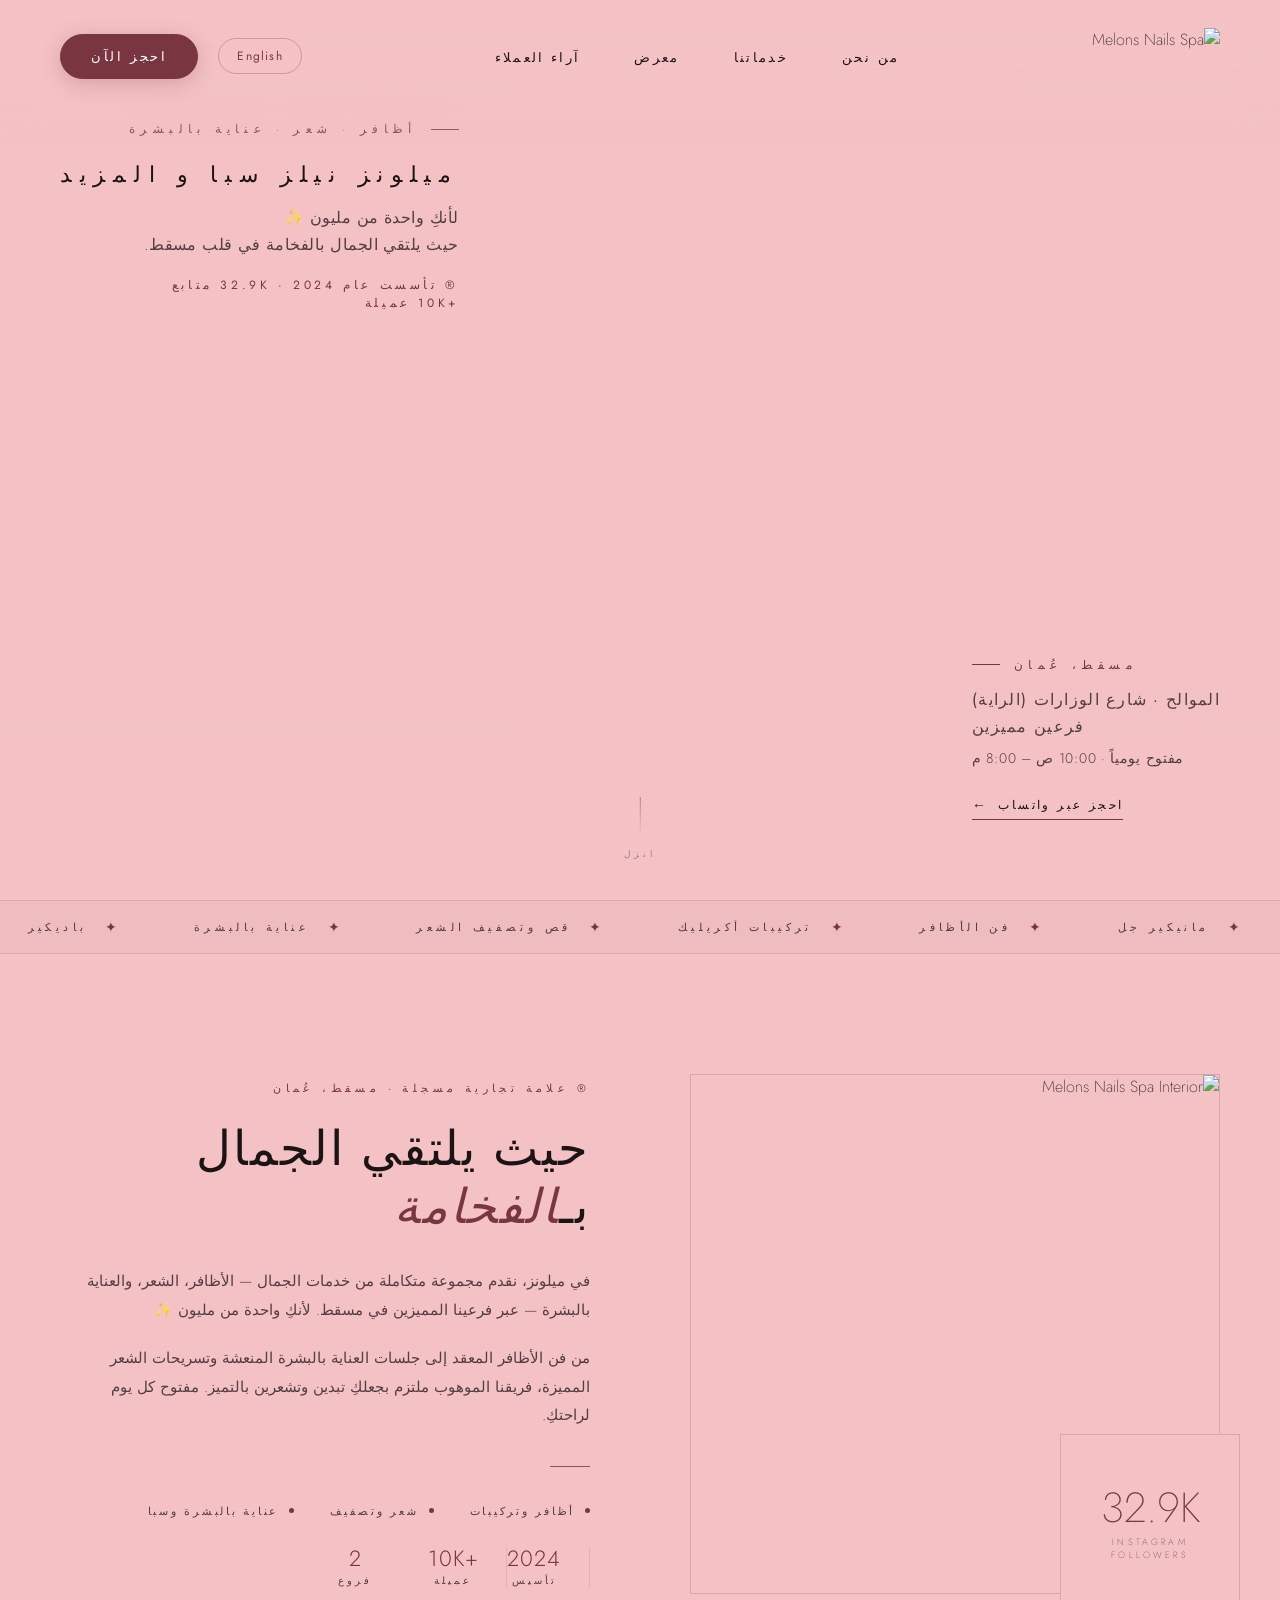
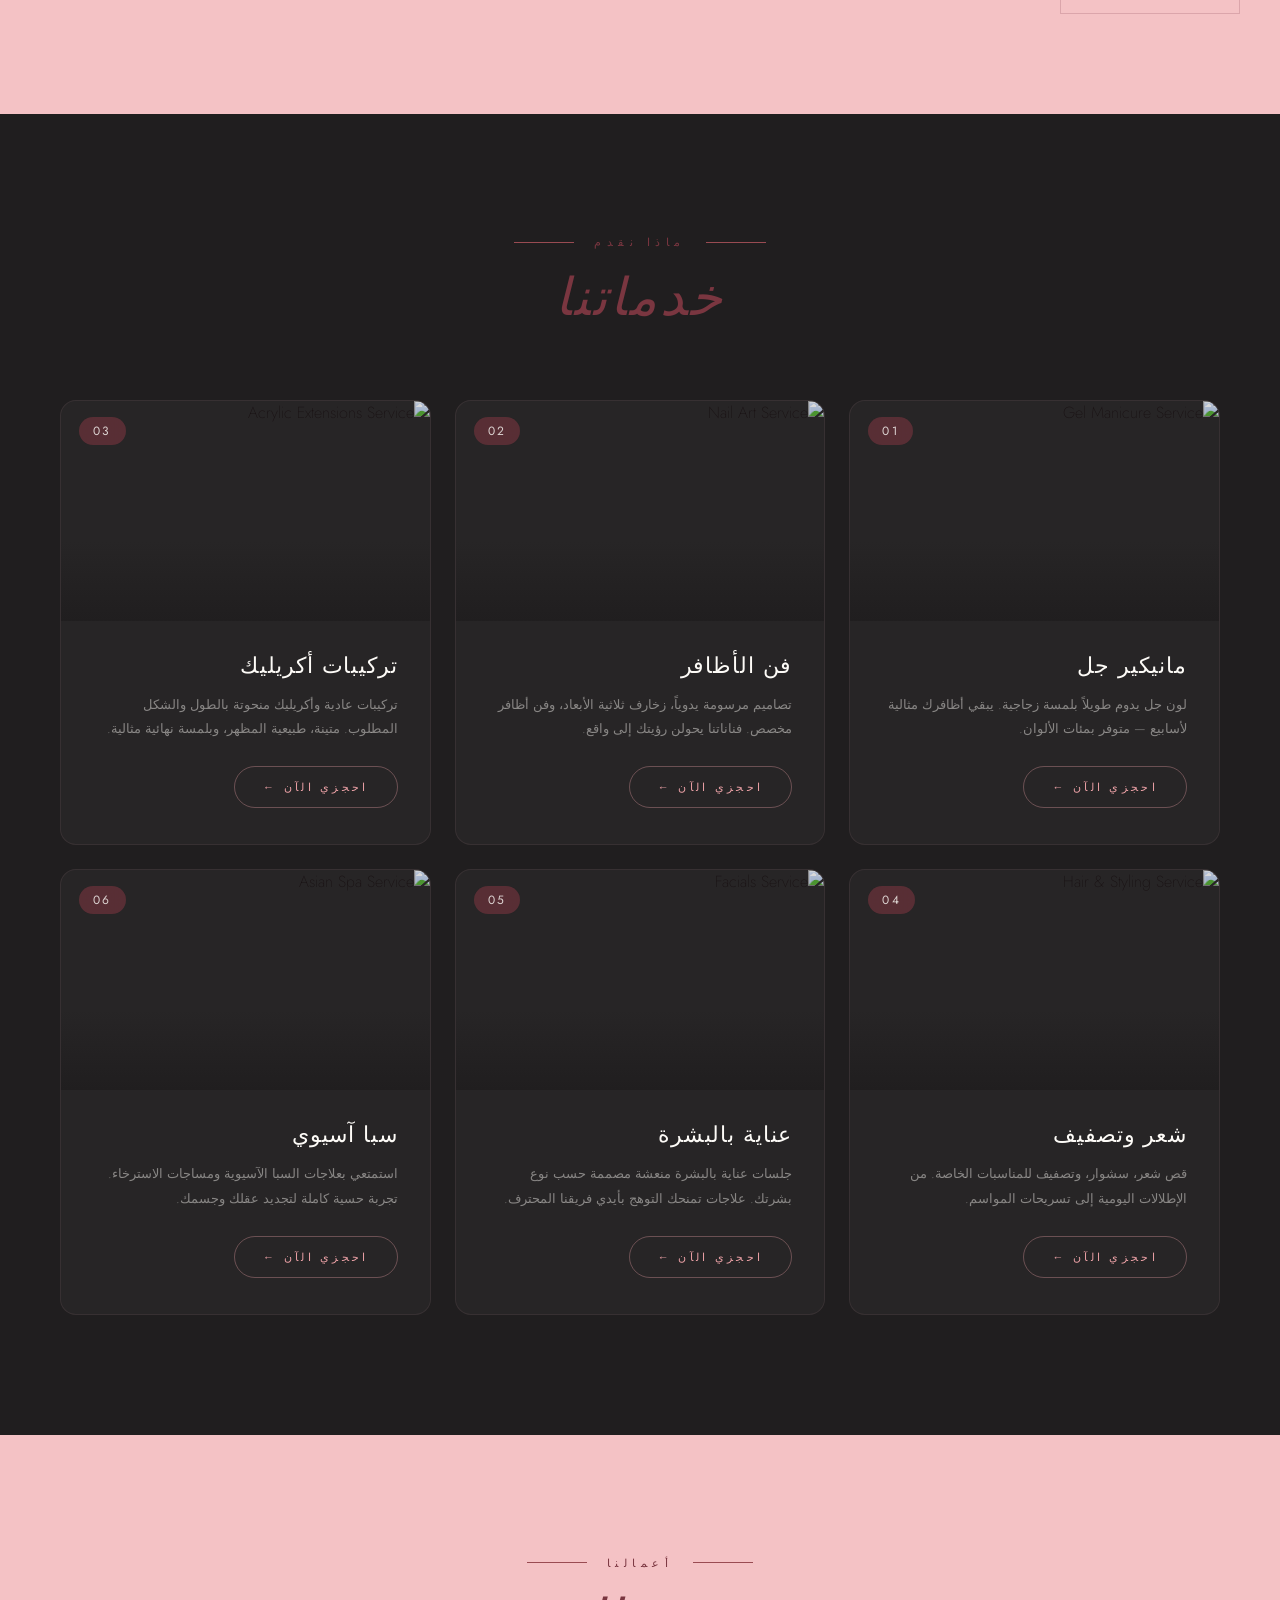
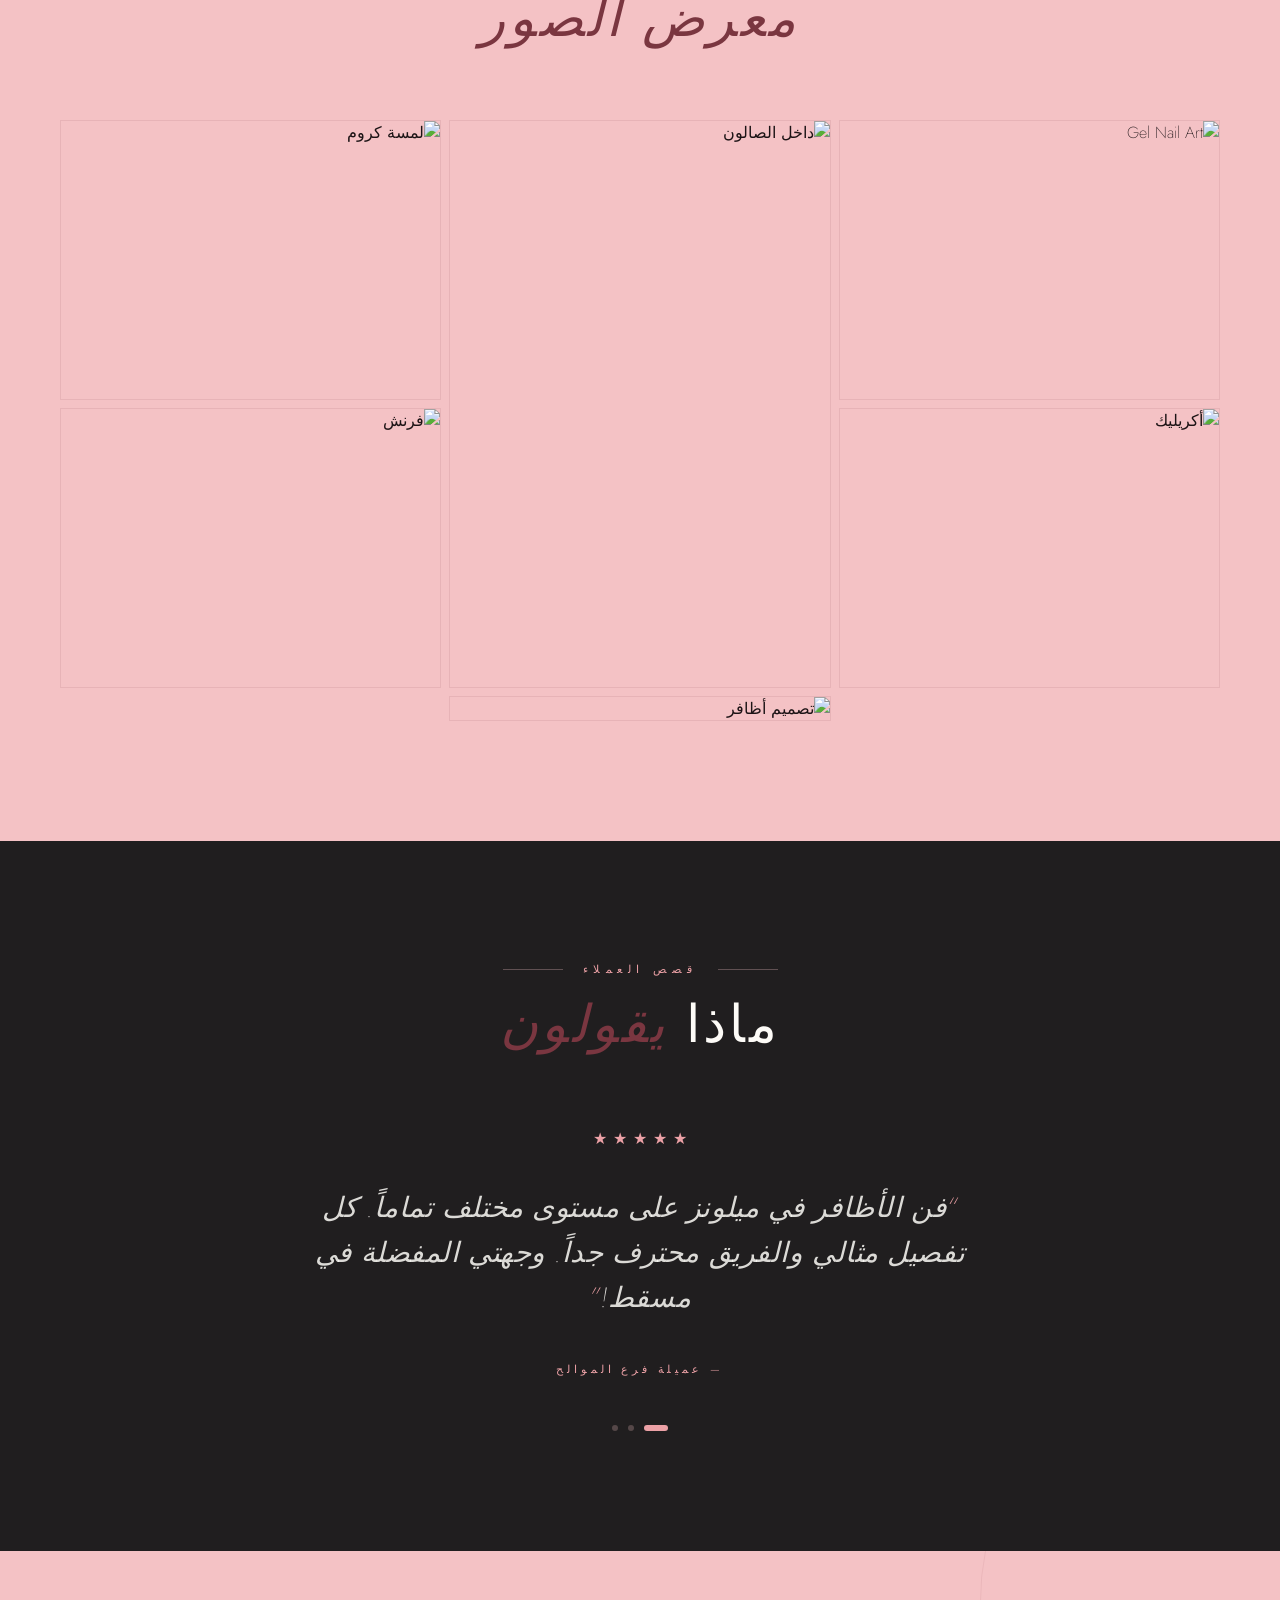
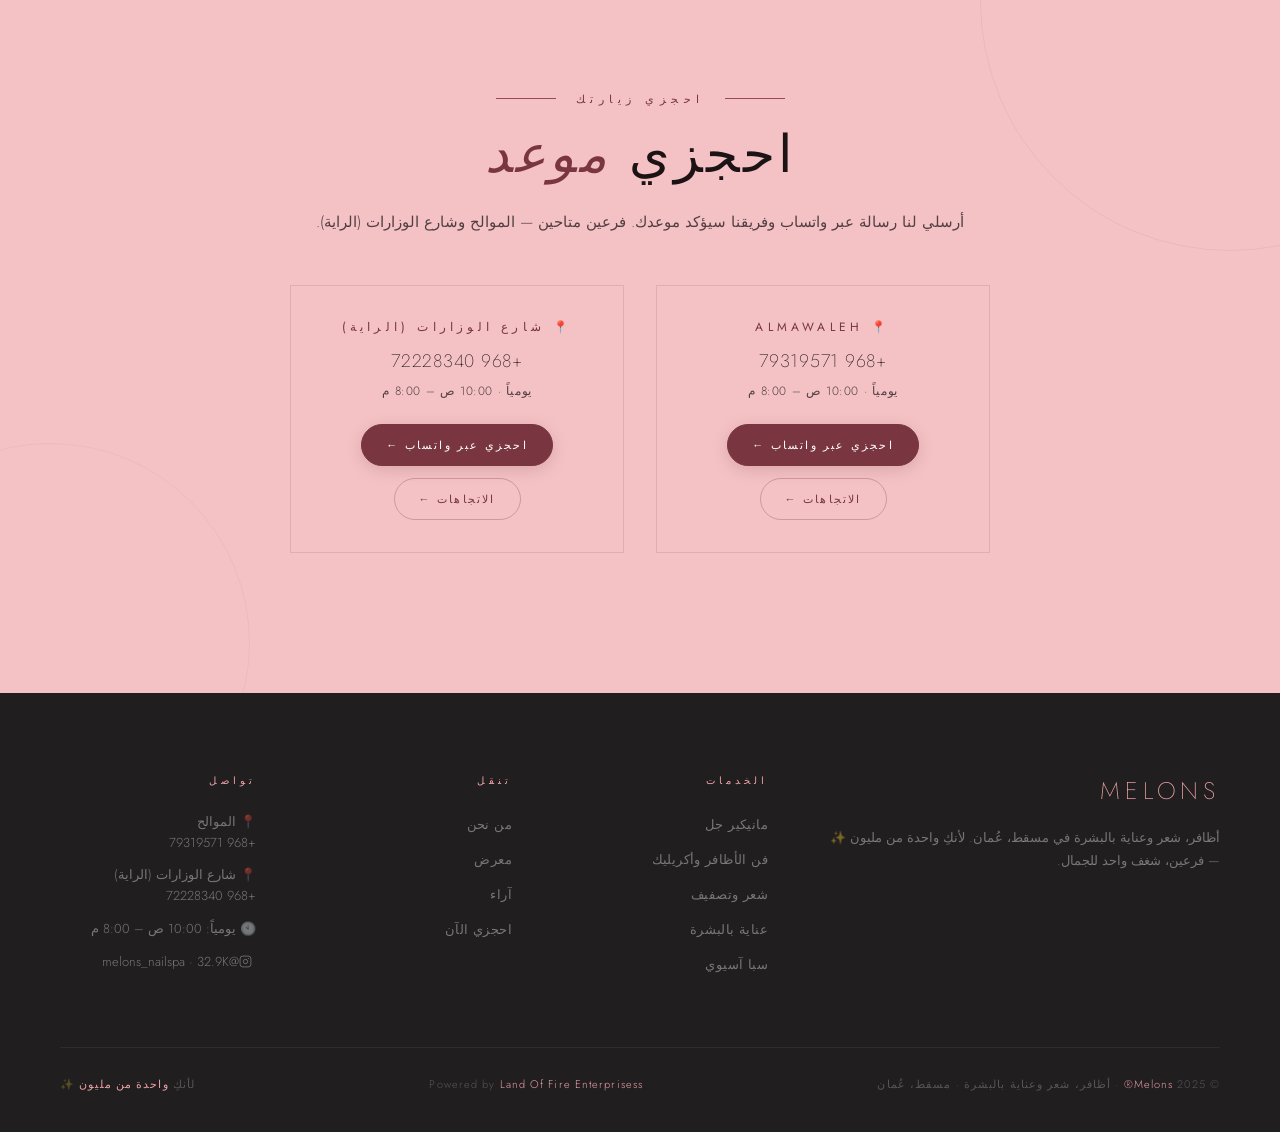
==== commit ed1123fb: "Update footer: remove SPC from company name" ====
--- a/ar.html
+++ b/ar.html
@@ -75,6 +75,12 @@
         احجز عبر واتساب
         <span class="hero-book-arrow">←</span>
       </a>
+    </div>
+
+    <!-- Bottom-center: Stats (visible on mobile only) -->
+    <div class="hero-info-bottom">
+      <div class="hero-est">®️ تأسست عام 2024 · 32.9K متابع</div>
+      <div class="hero-est">+10K عميلة</div>
     </div>
 
     <!-- Scroll indicator -->
@@ -395,7 +401,7 @@
     </div>
     <div class="footer-bottom">
       <div class="footer-copy">© 2025 <span>Melons®</span> · أظافر، شعر وعناية بالبشرة · مسقط، عُمان</div>
-      <div class="footer-copy">Powered by <span>Land Of Fire Enterprisess SPC</span></div>
+      <div class="footer-copy">Powered by <span>Land Of Fire Enterprisess</span></div>
       <div class="footer-copy">لأنكِ <span>واحدة من مليون</span> ✨</div>
     </div>
   </footer>
--- a/css/style.css
+++ b/css/style.css
@@ -452,7 +452,11 @@
   transform: translateX(4px);
 }
 
-/* ── SCROLL INDICATOR ──────────────────────── */
+/* ── SCROLL INDICATOR ──────────────────────── *//* Bottom stats — hidden on desktop, shown on mobile */
+.hero-info-bottom {
+  display: none;
+}
+
 .hero-scroll {
   position: absolute;
   bottom: 40px;
@@ -1865,28 +1869,27 @@
   }
 
   .hero-info-left {
-    top: 0;
+    top: 120px;
     left: 32px;
-    right: 32px;
-    bottom: 0;
-    max-width: none;
-    display: flex;
-    flex-direction: column;
-    justify-content: flex-start;
-    padding-top: 120px;
-    padding-bottom: 60px;
-  }
-
-  .hero-info-left .hero-est:first-of-type {
-    margin-top: auto;
-  }
-
-  .hero-info-left .hero-est {
-    margin-top: 4px;
+    max-width: 300px;
   }
 
   .hero-info-right {
     display: none;
+  }
+
+  /* Hide est stats from hero-info-left on mobile */
+  .hero-info-left .hero-est {
+    display: none;
+  }
+
+  /* Show bottom stats on mobile */
+  .hero-info-bottom {
+    display: block;
+    position: absolute;
+    bottom: 100px;
+    left: 32px;
+    z-index: 2;
   }
 
   #about {
